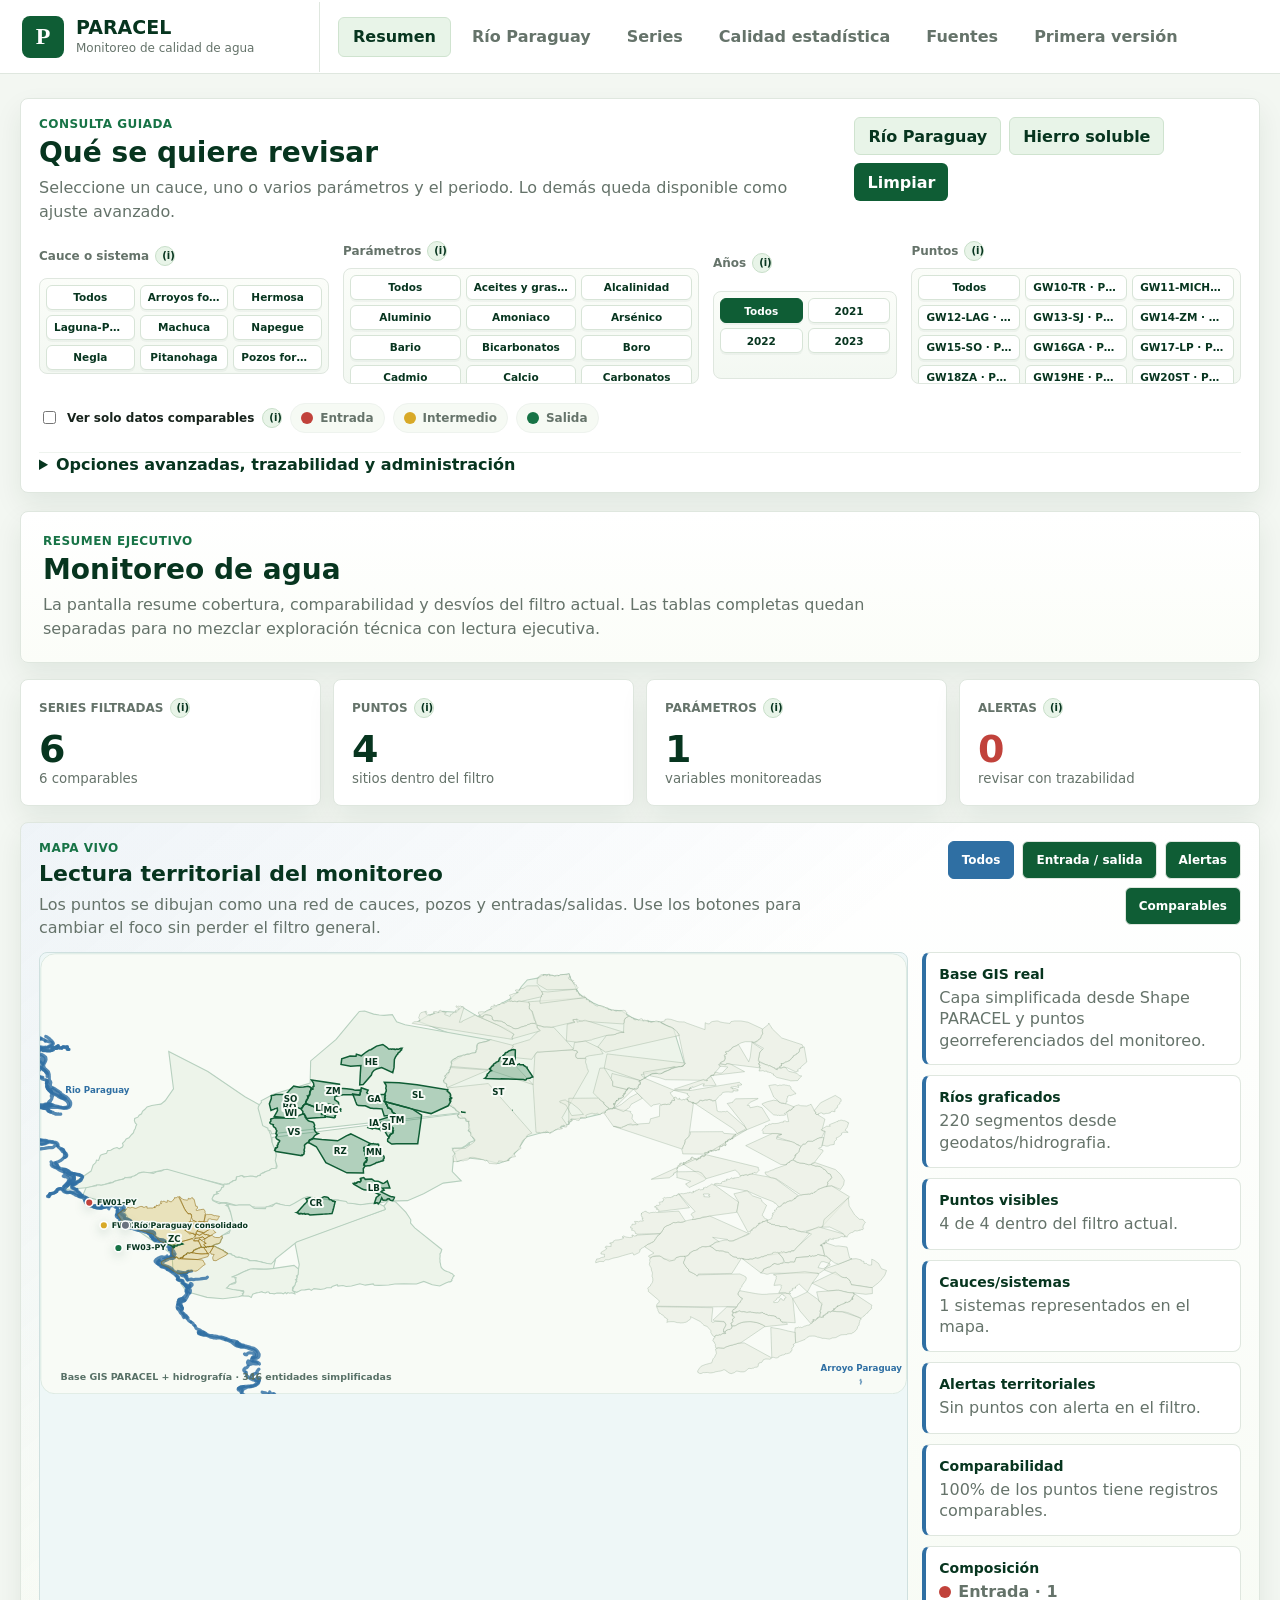
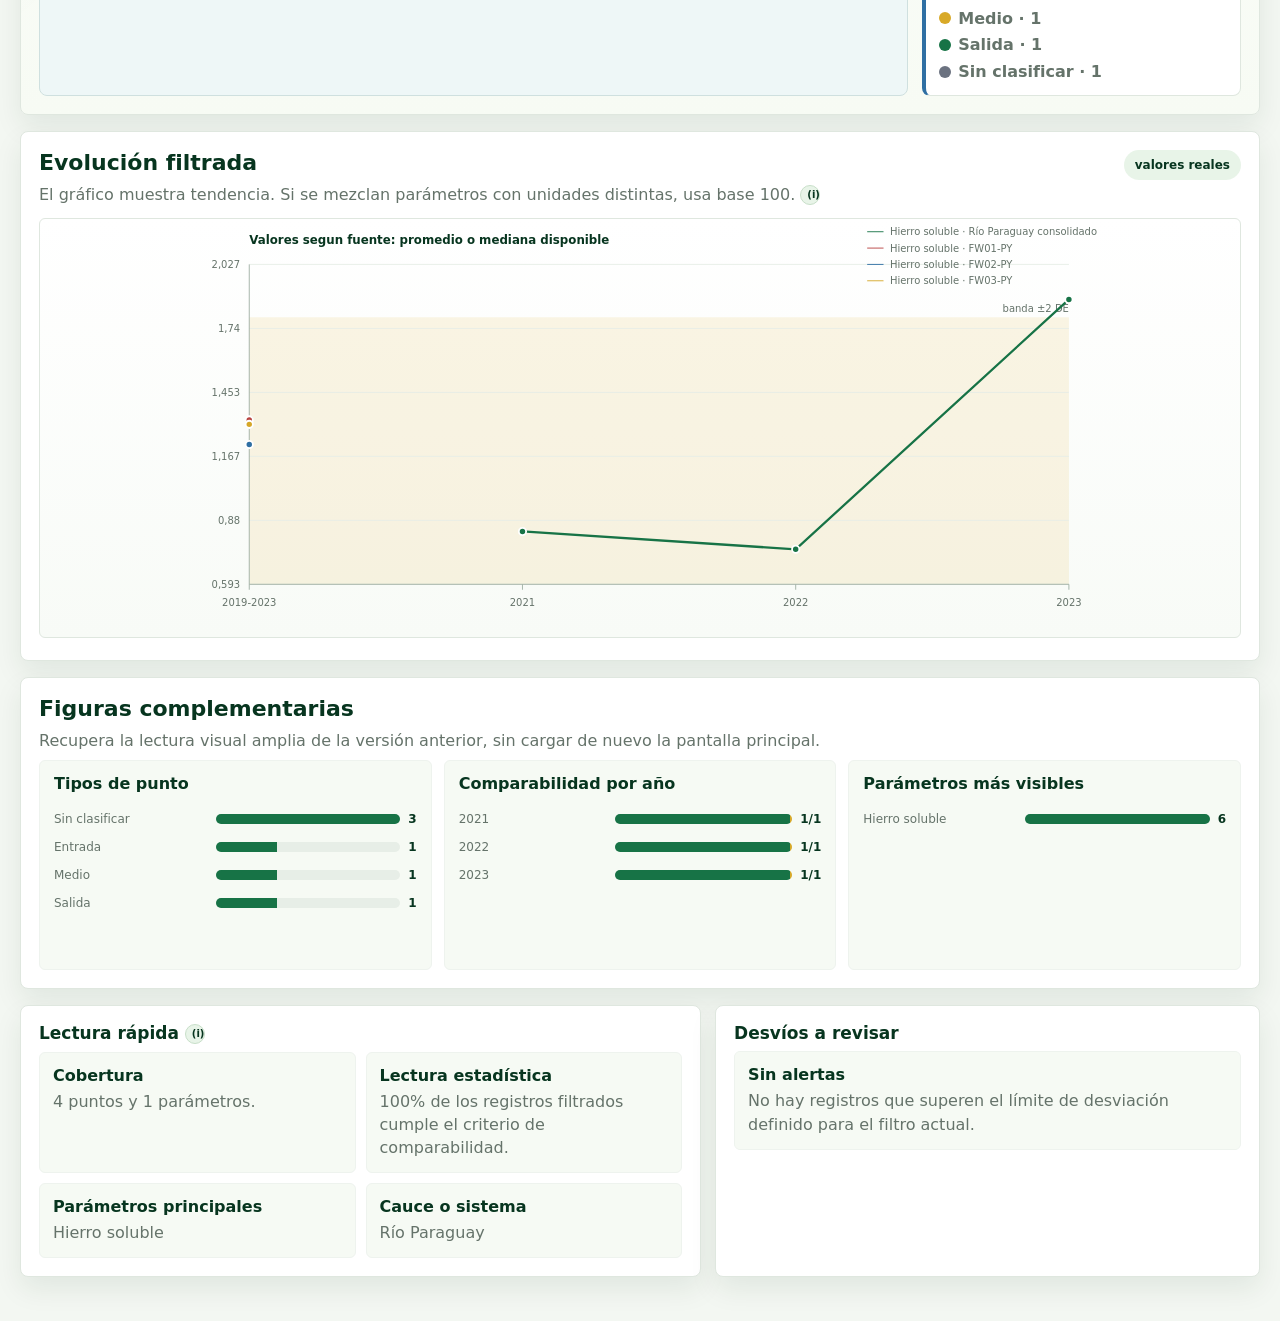
==== app/index.html @ 645f515b "fix: estabilizar mapa y restaurar series" ====
<!doctype html>
<html lang="es">
  <head>
    <meta charset="utf-8" />
    <meta name="viewport" content="width=device-width, initial-scale=1" />
    <title>PARACEL | Monitoreo de Agua</title>
    <link rel="stylesheet" href="./styles.css" />
  </head>
  <body>
    <header class="app-header">
      <div class="brand">
        <div class="leaf-mark" aria-hidden="true">P</div>
        <div>
          <strong>PARACEL</strong>
          <span>Monitoreo de calidad de agua</span>
        </div>
      </div>

      <nav class="tabs" aria-label="Vistas principales">
        <button class="tab is-active" data-view="dashboard">Resumen</button>
        <button class="tab" data-view="rio">Río Paraguay</button>
        <button class="tab" data-view="evolution">Series</button>
        <button class="tab" data-view="compatibility">Calidad estadística</button>
        <button class="tab" data-view="data">Fuentes</button>
        <button class="tab" data-view="legacy">Primera versión</button>
      </nav>
    </header>

    <main>
      <section class="control-deck" aria-label="Filtros principales">
        <div class="control-intro">
          <div>
            <span class="eyebrow">Consulta guiada</span>
            <h1>Qué se quiere revisar</h1>
            <p>Seleccione un cauce, uno o varios parámetros y el periodo. Lo demás queda disponible como ajuste avanzado.</p>
          </div>
          <div class="control-actions">
            <button id="quickRio" class="ghost">Río Paraguay</button>
            <button id="quickIron" class="ghost">Hierro soluble</button>
            <button id="clearFilters">Limpiar</button>
          </div>
        </div>

        <div class="primary-filters">
          <label>
            <span>Cauce o sistema <button class="info" data-note="waterBodyFilterNote">(i)</button></span>
            <div id="waterBodyChoices" class="choice-board compact" aria-label="Elegir cauce o sistema"></div>
            <select id="waterBodyFilter" class="native-select"></select>
          </label>
          <label>
            <span>Parámetros <button class="info" data-note="parameterFilterNote">(i)</button></span>
            <div id="parameterChoices" class="choice-board scroll" aria-label="Elegir parámetros"></div>
            <select id="parameterFilter" class="native-select" multiple size="4"></select>
          </label>
          <label>
            <span>Años <button class="info" data-note="yearFilterNote">(i)</button></span>
            <div id="yearChoices" class="choice-board mini" aria-label="Elegir años"></div>
            <select id="yearFilter" class="native-select" multiple size="4"></select>
          </label>
          <label>
            <span>Puntos <button class="info" data-note="pointFilterNote">(i)</button></span>
            <div id="pointChoices" class="choice-board scroll" aria-label="Elegir puntos"></div>
            <select id="pointFilter" class="native-select" multiple size="4"></select>
          </label>
        </div>

        <div class="simple-switches">
          <label class="toggle">
            <input id="comparableOnly" type="checkbox" />
            Ver solo datos comparables
            <button class="info" data-note="comparable">(i)</button>
          </label>
          <span class="legend-pill"><i class="legend-dot entrada"></i>Entrada</span>
          <span class="legend-pill"><i class="legend-dot medio"></i>Intermedio</span>
          <span class="legend-pill"><i class="legend-dot salida"></i>Salida</span>
        </div>

        <details class="advanced-box">
          <summary>Opciones avanzadas, trazabilidad y administración</summary>
          <div class="advanced-grid">
            <label>
              <span>Componente <button class="info" data-note="componentFilterNote">(i)</button></span>
              <div id="componentChoices" class="choice-board mini" aria-label="Elegir componente"></div>
              <select id="componentFilter" class="native-select"></select>
            </label>
            <label>
              <span>Medio <button class="info" data-note="mediumFilterNote">(i)</button></span>
              <div id="mediumChoices" class="choice-board mini" aria-label="Elegir medio"></div>
              <select id="mediumFilter" class="native-select"></select>
            </label>
            <label>
              <span>Tipo de punto <button class="info" data-note="pointTypeFilterNote">(i)</button></span>
              <div id="pointTypeChoices" class="choice-board mini" aria-label="Elegir tipo de punto"></div>
              <select id="pointTypeFilter" class="native-select"></select>
            </label>
            <label>
              <span>Lectura <button class="info" data-note="approachFilterNote">(i)</button></span>
              <div id="approachChoices" class="choice-board mini" aria-label="Elegir enfoque de análisis"></div>
              <select id="approachFilter" class="native-select" multiple size="3"></select>
            </label>
            <label>
              <span>Entrada / salida <button class="info" data-note="flowFilterNote">(i)</button></span>
              <div id="flowChoices" class="choice-board mini" aria-label="Elegir entrada o salida"></div>
              <select id="flowFilter" class="native-select"></select>
            </label>
            <label>
              <span>Alerta por desvío <button class="info" data-note="deviationLimitNote">(i)</button></span>
              <input id="deviationLimit" type="range" min="1" max="4" step="0.5" value="2" />
              <span id="deviationLabel">±2 DE</span>
            </label>
          </div>

          <div class="advanced-actions">
            <button id="sideCampaign" class="ghost">Por campaña</button>
            <button id="sideTime" class="ghost">En el tiempo</button>
            <button id="sideProgram" class="ghost">Evolución del programa</button>
            <button id="exportFilteredCsv">Exportar CSV</button>
            <button id="exportDatasetJson">Exportar JSON</button>
            <button class="tab utility-tab" data-view="guide">Ayuda de lectura</button>
            <button class="tab utility-tab" data-view="edit">Ajustar metadatos</button>
          </div>
        </details>
      </section>

      <section id="notePanel" class="note-panel" hidden>
        <button id="closeNote" aria-label="Cerrar nota">×</button>
        <strong id="noteTitle"></strong>
        <p id="noteText"></p>
      </section>

      <div class="view-stack">
        <section class="view is-active" id="dashboard">
          <div class="context-card">
            <span class="eyebrow">Resumen ejecutivo</span>
            <h1>Monitoreo de agua</h1>
            <p>La pantalla resume cobertura, comparabilidad y desvíos del filtro actual. Las tablas completas quedan separadas para no mezclar exploración técnica con lectura ejecutiva.</p>
          </div>

          <div class="metric-grid">
            <article class="metric">
              <span>Series filtradas <button class="info" data-note="series">(i)</button></span>
              <strong id="metricSeries">0</strong>
              <small id="metricSeriesSub">comparables</small>
            </article>
            <article class="metric">
              <span>Puntos <button class="info" data-note="points">(i)</button></span>
              <strong id="metricPoints">0</strong>
              <small>sitios dentro del filtro</small>
            </article>
            <article class="metric">
              <span>Parámetros <button class="info" data-note="parameters">(i)</button></span>
              <strong id="metricParams">0</strong>
              <small>variables monitoreadas</small>
            </article>
            <article class="metric warning">
              <span>Alertas <button class="info" data-note="deviation">(i)</button></span>
              <strong id="metricAlerts">0</strong>
              <small>revisar con trazabilidad</small>
            </article>
          </div>

          <section class="panel map-panel">
            <div class="panel-head">
              <div>
                <span class="eyebrow">Mapa vivo</span>
                <h1>Lectura territorial del monitoreo</h1>
                <p>Los puntos se dibujan como una red de cauces, pozos y entradas/salidas. Use los botones para cambiar el foco sin perder el filtro general.</p>
              </div>
              <div class="map-modes" aria-label="Modo del mapa">
                <button class="is-active" data-map-mode="all">Todos</button>
                <button data-map-mode="flow">Entrada / salida</button>
                <button data-map-mode="alerts">Alertas</button>
                <button data-map-mode="comparable">Comparables</button>
              </div>
            </div>
            <div class="live-map-layout">
              <div id="liveMap" class="live-map" role="img" aria-label="Mapa vivo de puntos filtrados"></div>
              <div id="mapStory" class="map-story"></div>
            </div>
          </section>

          <section class="panel chart-panel">
            <div class="panel-head">
              <div>
                <h1>Evolución filtrada</h1>
                <p>El gráfico muestra tendencia. Si se mezclan parámetros con unidades distintas, usa base 100. <button class="info" data-note="chart">(i)</button></p>
              </div>
              <div id="chartMode" class="badge">modo</div>
            </div>
            <svg id="trendChart" role="img" aria-label="Gráfico de evolución"></svg>
          </section>

          <section class="panel recovered-panel">
            <div class="panel-head compact-head">
              <div>
                <h1>Figuras complementarias</h1>
                <p>Recupera la lectura visual amplia de la versión anterior, sin cargar de nuevo la pantalla principal.</p>
              </div>
            </div>
            <div class="figure-grid">
              <article class="figure-card">
                <h2>Tipos de punto</h2>
                <div id="pointTypeFigure"></div>
              </article>
              <article class="figure-card">
                <h2>Comparabilidad por año</h2>
                <div id="yearFigure"></div>
              </article>
              <article class="figure-card">
                <h2>Parámetros más visibles</h2>
                <div id="parameterFigure"></div>
              </article>
            </div>
          </section>

          <div class="insight-grid">
            <section class="panel">
              <div class="panel-head compact-head">
                <h2>Lectura rápida <button class="info" data-note="reading">(i)</button></h2>
              </div>
              <div id="readingSummary" class="reading-summary"></div>
            </section>
            <section class="panel">
              <div class="panel-head compact-head">
                <h2>Desvíos a revisar</h2>
              </div>
              <div id="alertList" class="alert-list"></div>
            </section>
          </div>
        </section>

        <section class="view" id="rio">
          <div class="context-card">
            <span class="eyebrow">Vista focalizada</span>
            <h1>Río Paraguay</h1>
            <p>Concentra los puntos FW01-PY, FW02-PY y FW03-PY, sus fuentes y la clasificación entrada, intermedio y salida.</p>
            <button id="forceRioView">Aplicar filtro Río Paraguay</button>
          </div>
          <div class="rio-kpis" id="rioKpis"></div>
          <details class="panel source-details">
            <summary>Ver libros y hojas usados</summary>
            <div id="rioSourceCards" class="source-grid"></div>
          </details>
          <section class="panel">
            <div class="panel-head">
              <div>
                <h1>Datos del Río Paraguay</h1>
                <p>Tabla resumida del filtro actual. <button class="info" data-note="rio">(i)</button></p>
              </div>
            </div>
            <div class="table-wrap">
              <table id="rioTable"></table>
            </div>
          </section>
          <details class="panel detail-block">
            <summary>Ver tabla técnica completa recuperada</summary>
            <div class="table-wrap">
              <table id="rioDetailTable"></table>
            </div>
          </details>
        </section>

        <section class="view" id="evolution">
          <section class="panel chart-panel">
            <div class="panel-head compact-head">
              <div>
                <span class="eyebrow">Evolución visual</span>
                <h1>Series filtradas</h1>
                <p>La figura responde al mismo filtro global de cauce, punto, parámetro, año y entrada/salida. <button class="info" data-note="series">(i)</button></p>
              </div>
              <div id="seriesChartMode" class="badge">modo</div>
            </div>
            <svg id="seriesTrendChart" role="img" aria-label="Gráfico de series filtradas"></svg>
          </section>
          <section class="panel">
            <div class="panel-head">
              <div>
                <h1>Series y variación</h1>
                <p>Use esta matriz cuando necesite revisar valores, bases y diferencias con más detalle. <button class="info" data-note="matrix">(i)</button></p>
              </div>
            </div>
            <div class="table-wrap">
              <table id="evolutionTable"></table>
            </div>
          </section>
          <details class="panel detail-block">
            <summary>Ver matriz técnica completa recuperada</summary>
            <div class="table-wrap">
              <table id="evolutionDetailTable"></table>
            </div>
          </details>
        </section>

        <section class="view" id="compatibility">
          <div class="qa-grid">
            <section class="panel">
              <h1>Compatibilidad de puntos <button class="info" data-note="compatibility">(i)</button></h1>
              <p>Indica qué puntos tienen datos suficientes para comparar sin sobrerrepresentar muestras pequeñas.</p>
              <div class="table-wrap">
                <table id="pointCompatibilityTable"></table>
              </div>
              <details class="detail-block nested">
                <summary>Ver compatibilidad completa con color y metadatos</summary>
                <div class="table-wrap">
                  <table id="pointCompatibilityDetailTable"></table>
                </div>
              </details>
            </section>
            <section class="panel">
              <h1>Pruebas estadísticas <button class="info" data-note="statistics">(i)</button></h1>
              <div id="statSummary" class="stat-summary"></div>
              <div class="table-wrap compact">
                <table id="statTestsTable"></table>
              </div>
            </section>
          </div>
        </section>

        <section class="view" id="data">
          <section class="panel">
            <div class="panel-head">
              <div>
                <h1>Fuentes y trazabilidad</h1>
                <p>Cada fila conserva archivo, hoja y fila de origen cuando fue posible. <button class="info" data-note="source">(i)</button></p>
              </div>
            </div>
            <div class="table-wrap">
              <table id="dataTable"></table>
            </div>
            <details class="detail-block nested">
              <summary>Ver trazabilidad completa recuperada</summary>
              <div class="table-wrap">
                <table id="dataDetailTable"></table>
              </div>
            </details>
          </section>
        </section>

        <section class="view" id="legacy">
          <div class="context-card">
            <span class="eyebrow">Recuperado de la primera versión</span>
            <h1>Tablero original de cumplimiento</h1>
            <p>Esta vista recupera las figuras y tablas iniciales del repositorio: campañas 2021-2025, subcuencas, parámetros con incumplimientos, puntos de monitoreo y mapa operativo.</p>
          </div>

          <div class="metric-grid">
            <article class="metric">
              <span>Registros base</span>
              <strong id="legacyTotal">0</strong>
              <small>desde data.json</small>
            </article>
            <article class="metric">
              <span>Puntos</span>
              <strong id="legacyPoints">0</strong>
              <small>activos/históricos</small>
            </article>
            <article class="metric">
              <span>Cumplimiento</span>
              <strong id="legacyPct">0%</strong>
              <small>promedio ponderado</small>
            </article>
            <article class="metric">
              <span>Campañas</span>
              <strong id="legacyCampaigns">10</strong>
              <small>2021-2025</small>
            </article>
          </div>

          <div class="legacy-grid">
            <section class="panel legacy-wide">
              <div class="panel-head compact-head">
                <div>
                  <h1>% Cumplimiento por campaña</h1>
                  <p>Figura original reconstruida desde la serie histórica RS/DS.</p>
                </div>
              </div>
              <div id="legacyCumplFigure" class="legacy-chart"></div>
            </section>

            <section class="panel">
              <div class="panel-head compact-head">
                <div>
                  <h1>Cumplimiento por subcuenca</h1>
                  <p>Agregado por DL/FL de los registros legado.</p>
                </div>
              </div>
              <div id="legacySubFigure" class="legacy-chart small"></div>
            </section>

            <section class="panel">
              <div class="panel-head compact-head">
                <div>
                  <h1>Parámetros con mayor incumplimiento</h1>
                  <p>Frecuencia contra límites de la primera versión.</p>
                </div>
              </div>
              <div id="legacyParamFigure" class="legacy-chart"></div>
            </section>

            <section class="panel">
              <div class="panel-head compact-head">
                <div>
                  <h1>Último % cumplimiento por punto</h1>
                  <p>Ranking de puntos con último valor disponible.</p>
                </div>
              </div>
              <div id="legacyPointFigure" class="legacy-chart"></div>
            </section>

            <section class="panel legacy-wide">
              <div class="panel-head compact-head">
                <div>
                  <h1>Mapa de puntos de monitoreo</h1>
                  <p>Reconstrucción estática del mapa inicial con colores por cumplimiento.</p>
                </div>
                <div id="legacyMapChoices" class="choice-board mini legacy-map-choice" aria-label="Filtrar mapa legado"></div>
                <select id="legacyMapFilter" class="native-select" aria-label="Filtrar mapa legado">
                  <option value="all">Todos los puntos</option>
                  <option value="Negla">Negla</option>
                  <option value="Napegue">Napegue</option>
                  <option value="Trementina">Trementina</option>
                  <option value="Hermosa">Hermosa</option>
                  <option value="Zapiquem">Zapiquem</option>
                  <option value="Itasilla">Itasilla</option>
                  <option value="Pitanohaga">Pitanohaga</option>
                  <option value="Aquidaban">Aquidaban</option>
                </select>
              </div>
              <div id="legacyMap" class="legacy-map"></div>
              <div class="legacy-legend">
                <span><i class="ok"></i>≥85% alto</span>
                <span><i class="warn"></i>70-84% medio</span>
                <span><i class="bad"></i>&lt;70% bajo</span>
                <span><i class="none"></i>sin datos</span>
              </div>
            </section>

            <section class="panel legacy-wide">
              <div class="panel-head compact-head">
                <div>
                  <h1>Resumen histórico de campañas</h1>
                  <p>Tabla original de campañas documentadas.</p>
                </div>
              </div>
              <div class="table-wrap">
                <table id="legacyHistoricoTable"></table>
              </div>
            </section>

            <section class="panel legacy-wide">
              <div class="panel-head compact-head">
                <div>
                  <h1>Últimos registros</h1>
                  <p>Tabla equivalente a la primera pantalla de registro.</p>
                </div>
              </div>
              <div class="table-wrap">
                <table id="legacyLastRecords"></table>
              </div>
            </section>
          </div>
        </section>

        <section class="view" id="guide">
          <section class="panel">
            <div class="panel-head">
              <div>
                <h1>Ayuda de lectura</h1>
                <p>Glosario breve para entender métricas, comparabilidad y criterios estadísticos.</p>
              </div>
            </div>
            <div class="guide-grid" id="guideGrid"></div>
          </section>
        </section>

        <section class="view" id="edit">
          <section class="panel">
            <div class="panel-head">
              <div>
                <h1>Ajuste seguro de metadatos</h1>
                <p>Permite ajustar clasificaciones de puntos en esta sesión sin modificar anexos ni Google Sheet. <button class="info" data-note="edit">(i)</button></p>
              </div>
              <div class="control-actions">
                <button id="downloadOverrides">Exportar ajustes</button>
                <button id="resetOverrides" class="ghost">Restaurar</button>
              </div>
            </div>
            <div class="edit-note">
              <strong>No toca la fuente:</strong>
              <span>Los ajustes quedan en el navegador y pueden exportarse como JSON para revisión controlada.</span>
            </div>
            <div class="table-wrap">
              <table id="editTable"></table>
            </div>
          </section>
        </section>
      </div>
    </main>

    <script src="./monitoring_dataset.js"></script>
    <script src="./gis_map.js"></script>
    <script src="./app.js"></script>
  </body>
</html>
---- app/styles.css ----
:root {
  --green-950: #07351f;
  --green-850: #0f5d35;
  --green-700: #177346;
  --leaf: #78b84a;
  --blue: #2f6fa3;
  --red: #c1423b;
  --yellow: #d8a928;
  --ink: #17231c;
  --muted: #65736a;
  --line: #dfe7df;
  --soft-line: #eef3ee;
  --paper: #ffffff;
  --wash: #f6faf4;
  --mint: #e8f4e8;
  --amber-soft: #fff7de;
  --shadow: 0 12px 28px rgba(7, 53, 31, 0.08);
}

* {
  box-sizing: border-box;
}

body {
  margin: 0;
  color: var(--ink);
  background: #f3f7f2;
  font-family:
    Inter, ui-sans-serif, system-ui, -apple-system, BlinkMacSystemFont, "Segoe UI", sans-serif;
  letter-spacing: 0;
}

button,
select,
input {
  font: inherit;
}

button {
  border: 0;
  cursor: pointer;
}

.app-header {
  position: sticky;
  top: 0;
  z-index: 20;
  display: grid;
  grid-template-columns: minmax(230px, 320px) minmax(0, 1fr);
  align-items: center;
  min-height: 74px;
  background: rgba(255, 255, 255, 0.96);
  border-bottom: 1px solid var(--line);
  backdrop-filter: blur(12px);
}

.brand {
  display: flex;
  align-items: center;
  gap: 12px;
  padding: 14px 22px;
  border-right: 1px solid var(--line);
}

.brand strong {
  display: block;
  color: var(--green-950);
  font-size: 19px;
  line-height: 1;
}

.brand span {
  display: block;
  margin-top: 4px;
  color: var(--muted);
  font-size: 12px;
}

.leaf-mark {
  display: grid;
  place-items: center;
  width: 42px;
  height: 42px;
  color: #fff;
  background: var(--green-850);
  border-radius: 8px;
  font-family: Georgia, serif;
  font-size: 24px;
  font-weight: 700;
}

.tabs {
  display: flex;
  align-items: center;
  gap: 6px;
  min-width: 0;
  overflow-x: auto;
  padding: 12px 18px;
}

.tab {
  min-height: 40px;
  padding: 0 14px;
  color: var(--muted);
  background: transparent;
  border: 1px solid transparent;
  border-radius: 6px;
  font-weight: 800;
  white-space: nowrap;
}

.tab:hover,
.tab.is-active {
  color: var(--green-950);
  background: var(--mint);
  border-color: #cfe3cf;
}

.utility-tab {
  color: var(--green-950);
  background: #fff;
  border-color: var(--line);
}

main {
  width: min(1380px, calc(100% - 40px));
  margin: 24px auto 44px;
}

.control-deck,
.context-card,
.panel,
.metric {
  background: var(--paper);
  border: 1px solid var(--line);
  border-radius: 8px;
  box-shadow: var(--shadow);
}

.control-deck {
  display: grid;
  gap: 18px;
  padding: 18px;
}

body[data-view="legacy"] .control-deck {
  display: none;
}

.control-intro,
.panel-head {
  display: flex;
  align-items: flex-start;
  justify-content: space-between;
  gap: 18px;
}

.control-intro h1,
.context-card h1,
.panel-head h1,
.panel h1,
.panel h2 {
  margin: 0;
  color: var(--green-950);
  line-height: 1.16;
}

.control-intro h1,
.context-card h1 {
  font-size: 28px;
}

.panel h1,
.panel-head h1 {
  font-size: 22px;
}

.panel h2 {
  font-size: 17px;
}

.control-intro p,
.context-card p,
.panel p {
  max-width: 850px;
  margin: 7px 0 0;
  color: var(--muted);
  line-height: 1.45;
}

.eyebrow {
  display: block;
  margin-bottom: 6px;
  color: var(--green-700);
  font-size: 12px;
  font-weight: 900;
  letter-spacing: 0.04em;
  text-transform: uppercase;
}

.control-actions,
.advanced-actions,
.simple-switches {
  display: flex;
  flex-wrap: wrap;
  align-items: center;
  gap: 8px;
}

.control-actions button,
.advanced-actions button,
.panel-head button:not(.info),
#forceRioView,
#downloadOverrides {
  min-height: 38px;
  padding: 0 13px;
  color: #fff;
  background: var(--green-850);
  border-radius: 6px;
  font-weight: 800;
}

button.ghost,
.advanced-actions .ghost,
.control-actions .ghost {
  color: var(--green-950);
  background: var(--mint);
  border: 1px solid #cfe3cf;
}

.primary-filters {
  display: grid;
  grid-template-columns: 1.1fr 1.35fr 0.7fr 1.25fr;
  gap: 14px;
}

.advanced-grid {
  display: grid;
  grid-template-columns: repeat(6, minmax(140px, 1fr));
  gap: 12px;
  margin-top: 14px;
}

label {
  display: grid;
  gap: 7px;
  min-width: 0;
  color: var(--muted);
  font-size: 12px;
  font-weight: 800;
}

label > span {
  display: flex;
  align-items: center;
  gap: 6px;
}

select,
input[type="range"] {
  width: 100%;
}

select {
  min-height: 42px;
  padding: 8px 10px;
  color: var(--ink);
  background: #fbfdf9;
  border: 1px solid var(--line);
  border-radius: 6px;
}

select:not([multiple]) {
  height: 42px;
}

select[multiple] {
  min-height: 112px;
  padding: 7px;
}

option {
  padding: 5px;
}

.native-select {
  position: absolute;
  width: 1px;
  height: 1px;
  opacity: 0;
  pointer-events: none;
}

.choice-board {
  display: grid;
  grid-template-columns: repeat(auto-fill, minmax(86px, 1fr));
  gap: 5px;
  align-content: flex-start;
  min-height: 38px;
  padding: 6px;
  overflow: auto;
  background: linear-gradient(180deg, #fbfdf9 0, #f3f8f2 100%);
  border: 1px solid var(--line);
  border-radius: 8px;
}

.choice-board.compact {
  max-height: 96px;
}

.choice-board.scroll {
  max-height: 116px;
}

.choice-board.mini {
  grid-template-columns: repeat(auto-fill, minmax(72px, 1fr));
  max-height: 88px;
}

.choice-pill {
  min-height: 25px;
  padding: 0 7px;
  overflow: hidden;
  color: var(--green-950);
  text-overflow: ellipsis;
  white-space: nowrap;
  background: #fff;
  border: 1px solid #d7e4d7;
  border-radius: 6px;
  box-shadow: 0 2px 0 rgba(7, 53, 31, 0.04);
  font-size: 10.5px;
  font-weight: 900;
}

.choice-pill:hover,
.choice-pill.is-active {
  color: #fff;
  background: var(--green-850);
  border-color: var(--green-850);
}

.choice-pill.is-active:nth-child(3n) {
  background: var(--blue);
  border-color: var(--blue);
}

.choice-pill.is-active:nth-child(4n) {
  color: #3e3000;
  background: var(--yellow);
  border-color: var(--yellow);
}

.toggle {
  display: flex;
  align-items: center;
  gap: 8px;
  width: auto;
  min-height: 32px;
  color: var(--ink);
}

.legend-pill {
  display: inline-flex;
  align-items: center;
  gap: 7px;
  min-height: 30px;
  padding: 0 10px;
  color: var(--muted);
  background: var(--wash);
  border: 1px solid var(--soft-line);
  border-radius: 999px;
  font-size: 12px;
  font-weight: 800;
}

.legend-dot {
  width: 12px;
  height: 12px;
  border-radius: 999px;
}

.legend-dot.entrada {
  background: var(--red);
}

.legend-dot.medio {
  background: var(--yellow);
}

.legend-dot.salida {
  background: var(--green-700);
}

.advanced-box {
  padding-top: 2px;
  border-top: 1px solid var(--soft-line);
}

.advanced-box summary,
.source-details summary {
  color: var(--green-950);
  font-weight: 900;
  cursor: pointer;
}

.advanced-actions {
  margin-top: 14px;
}

.info {
  display: inline-grid;
  place-items: center;
  flex: 0 0 auto;
  width: 20px;
  height: 20px;
  color: var(--green-950);
  background: var(--mint);
  border: 1px solid #c8dfc9;
  border-radius: 50%;
  font-size: 10px;
  font-weight: 900;
  vertical-align: middle;
}

.inline-note {
  width: 18px;
  height: 18px;
  font-size: 10px;
}

.note-panel {
  position: fixed;
  top: 92px;
  right: 24px;
  z-index: 30;
  width: min(440px, calc(100vw - 32px));
  padding: 18px;
  background: #fff;
  border: 1px solid var(--line);
  border-radius: 8px;
  box-shadow: 0 22px 60px rgba(7, 53, 31, 0.22);
}

.note-panel button {
  position: absolute;
  top: 8px;
  right: 10px;
  color: var(--muted);
  background: transparent;
  font-size: 24px;
}

.note-panel strong {
  display: block;
  margin-right: 24px;
  color: var(--green-950);
}

.note-panel p {
  margin: 8px 0 0;
  color: var(--muted);
  line-height: 1.48;
}

.view-stack {
  margin-top: 18px;
}

.view {
  display: none;
}

.view.is-active {
  display: grid;
  gap: 16px;
}

.context-card {
  padding: 22px;
  background: linear-gradient(180deg, #ffffff 0, #fbfdf8 100%);
}

.metric-grid {
  display: grid;
  grid-template-columns: repeat(4, minmax(0, 1fr));
  gap: 12px;
}

.metric {
  min-height: 114px;
  padding: 18px;
}

.metric span,
.metric small {
  color: var(--muted);
}

.metric span {
  display: flex;
  align-items: center;
  gap: 6px;
  font-size: 12px;
  font-weight: 900;
  text-transform: uppercase;
}

.metric strong {
  display: block;
  margin-top: 12px;
  color: var(--green-950);
  font-size: 38px;
  line-height: 1;
}

.metric.warning strong {
  color: var(--red);
}

.panel {
  padding: 18px;
}

.compact-head {
  margin-bottom: 8px;
}

.badge {
  display: inline-flex;
  align-items: center;
  min-height: 30px;
  padding: 0 11px;
  color: var(--green-950);
  background: var(--mint);
  border-radius: 999px;
  font-size: 12px;
  font-weight: 900;
  white-space: nowrap;
}

#trendChart,
#seriesTrendChart {
  width: 100%;
  height: 420px;
  margin-top: 12px;
  border: 1px solid var(--line);
  border-radius: 6px;
  background: linear-gradient(180deg, #fff 0, #f8fbf7 100%);
}

.map-panel {
  overflow: hidden;
  background:
    linear-gradient(140deg, rgba(47, 111, 163, 0.08), transparent 42%),
    linear-gradient(180deg, #ffffff 0, #f7fbf4 100%);
}

.map-modes {
  display: flex;
  flex-wrap: wrap;
  gap: 8px;
  justify-content: flex-end;
}

.map-modes button {
  min-height: 34px;
  padding: 0 11px;
  color: var(--green-950);
  background: #fff;
  border: 1px solid var(--line);
  border-radius: 999px;
  font-size: 12px;
  font-weight: 900;
}

.map-modes button.is-active {
  color: #fff;
  background: var(--blue);
  border-color: var(--blue);
}

.live-map-layout {
  display: grid;
  grid-template-columns: minmax(0, 1.5fr) minmax(260px, 0.55fr);
  gap: 14px;
  margin-top: 12px;
}

.live-map {
  position: relative;
  min-height: 430px;
  overflow: hidden;
  border: 1px solid #cfe0df;
  border-radius: 8px;
  background: #eef7f7;
}

.live-map svg {
  display: block;
  width: 100%;
  height: auto;
}

.live-map-bg {
  fill: #f6fbf8;
  stroke: #d9e8e3;
}

.map-land {
  fill: #e8f4e8;
  stroke: #d1e2d1;
  stroke-width: 2;
}

.map-river {
  fill: none;
  stroke-linecap: round;
}

.map-river.main {
  stroke: url(#riverGradient);
  stroke-width: 28;
  opacity: 0.82;
}

.map-river.secondary {
  stroke: #a9d5e2;
  stroke-width: 13;
  opacity: 0.72;
}

.map-water-label {
  fill: var(--blue);
  font-size: 16px;
  font-weight: 900;
  paint-order: stroke;
  stroke: #f6fbf8;
  stroke-width: 5px;
}

.live-point circle {
  stroke: #fff;
  stroke-width: 2px;
  filter: drop-shadow(0 4px 7px rgba(7, 53, 31, 0.2));
}

.live-point.alert circle {
  stroke: #681c18;
  stroke-width: 3px;
}

.live-point text {
  fill: var(--green-950);
  font-size: 10.5px;
  font-weight: 900;
  paint-order: stroke;
  stroke: #f6fbf8;
  stroke-linejoin: round;
  stroke-width: 4px;
  pointer-events: none;
}

.live-point {
  cursor: pointer;
}

.live-point:hover circle,
.live-point:focus circle {
  stroke: #071e14;
  stroke-width: 3px;
}

.map-hover-card {
  position: absolute;
  z-index: 5;
  width: 250px;
  padding: 12px;
  color: var(--ink);
  background: rgba(255, 255, 255, 0.97);
  border: 1px solid #cfe0df;
  border-left: 4px solid var(--blue);
  border-radius: 8px;
  box-shadow: 0 16px 34px rgba(7, 53, 31, 0.2);
  pointer-events: none;
}

.map-hover-card strong,
.map-hover-card span,
.map-hover-card small {
  display: block;
}

.map-hover-card strong {
  color: var(--green-950);
  font-size: 14px;
}

.map-hover-card span {
  margin-top: 3px;
  color: var(--muted);
  font-size: 12px;
  line-height: 1.25;
}

.map-hover-card dl {
  display: grid;
  grid-template-columns: repeat(2, minmax(0, 1fr));
  gap: 7px;
  margin: 10px 0 0;
}

.map-hover-card div {
  padding: 7px;
  background: var(--wash);
  border: 1px solid var(--soft-line);
  border-radius: 6px;
}

.map-hover-card dt,
.map-hover-card dd {
  margin: 0;
}

.map-hover-card dt {
  color: var(--muted);
  font-size: 10px;
  font-weight: 900;
  text-transform: uppercase;
}

.map-hover-card dd {
  color: var(--green-950);
  font-size: 15px;
  font-weight: 900;
}

.map-hover-card small {
  margin-top: 8px;
  color: var(--muted);
  font-size: 11px;
  line-height: 1.3;
}

.map-story {
  display: grid;
  gap: 10px;
}

.map-story-card {
  min-height: 72px;
  padding: 13px;
  background: #fff;
  border: 1px solid var(--line);
  border-left: 4px solid var(--blue);
  border-radius: 8px;
}

.map-story-card strong {
  display: block;
  color: var(--green-950);
  font-size: 14px;
}

.map-story-card span {
  display: block;
  margin-top: 5px;
  color: var(--muted);
  line-height: 1.35;
}

.flow-card span {
  display: flex;
  align-items: center;
  gap: 7px;
  font-weight: 800;
}

.flow-card i {
  width: 12px;
  height: 12px;
  border-radius: 999px;
}

.gis-bg {
  fill: #f8fbf6;
  stroke: #d6e6dd;
}

.gis-feature {
  vector-effect: non-scaling-stroke;
  pointer-events: none;
}

.gis-districts {
  fill: #edf4ea;
  stroke: #b7d0bf;
  stroke-width: 1.1;
}

.gis-localities_amambay {
  fill: rgba(234, 239, 228, 0.68);
  stroke: rgba(129, 156, 132, 0.45);
  stroke-width: 0.7;
}

.gis-communities {
  fill: rgba(216, 169, 40, 0.24);
  stroke: rgba(142, 105, 13, 0.55);
  stroke-width: 1;
}

.gis-hydrology {
  fill: none;
  stroke: rgba(47, 111, 163, 0.42);
  stroke-linecap: round;
  stroke-linejoin: round;
  stroke-width: 1.2;
}

.gis-stream {
  stroke: rgba(47, 111, 163, 0.68);
  stroke-dasharray: 5 4;
  stroke-width: 1.6;
}

.gis-main-river {
  stroke: rgba(47, 111, 163, 0.82);
  stroke-width: 3.2;
}

.gis-components {
  fill: rgba(23, 115, 70, 0.28);
  stroke: #0f5d35;
  stroke-width: 1.5;
}

.gis-component-label {
  fill: var(--green-950);
  font-size: 11px;
  font-weight: 900;
  text-anchor: middle;
  paint-order: stroke;
  stroke: #f8fbf6;
  stroke-linejoin: round;
  stroke-width: 5px;
  pointer-events: none;
}

.gis-source-label {
  fill: #577066;
  font-size: 12px;
  font-weight: 900;
  pointer-events: none;
}

.gis-water-label {
  fill: #2f6fa3;
  font-size: 11px;
  font-weight: 900;
  paint-order: stroke;
  pointer-events: none;
  stroke: #f8fbf6;
  stroke-linejoin: round;
  stroke-width: 4px;
}

.live-point.real text {
  font-size: 10px;
}

.chart-axis {
  stroke: #9fb0a4;
  stroke-width: 1;
}

.chart-grid {
  stroke: #e7eee7;
  stroke-width: 1;
}

.chart-line {
  fill: none;
  stroke-width: 2.5;
}

.chart-dot {
  stroke: #fff;
  stroke-width: 2;
}

.chart-band {
  fill: rgba(216, 169, 40, 0.12);
}

.chart-label {
  fill: var(--muted);
  font-size: 11px;
}

.chart-title {
  fill: var(--green-950);
  font-size: 13px;
  font-weight: 900;
}

.insight-grid,
.qa-grid {
  display: grid;
  grid-template-columns: minmax(0, 1fr) minmax(360px, 0.8fr);
  gap: 14px;
}

.reading-summary {
  display: grid;
  grid-template-columns: repeat(2, minmax(0, 1fr));
  gap: 10px;
}

.figure-grid {
  display: grid;
  grid-template-columns: repeat(3, minmax(0, 1fr));
  gap: 12px;
}

.legacy-grid {
  display: grid;
  grid-template-columns: repeat(2, minmax(0, 1fr));
  gap: 14px;
}

.legacy-wide {
  grid-column: 1 / -1;
}

.legacy-chart {
  min-height: 230px;
}

.legacy-chart.small {
  min-height: 210px;
}

.legacy-campaign-grid {
  display: grid;
  grid-template-columns: repeat(5, minmax(0, 1fr));
  gap: 10px;
}

.legacy-campaign {
  display: grid;
  gap: 8px;
  min-height: 112px;
  padding: 12px;
  background: var(--wash);
  border: 1px solid var(--soft-line);
  border-radius: 6px;
}

.legacy-campaign span,
.legacy-campaign small {
  color: var(--muted);
  font-size: 12px;
  font-weight: 800;
}

.legacy-campaign strong {
  color: var(--green-950);
  font-size: 24px;
}

.legacy-map {
  width: 100%;
  min-height: 440px;
  overflow: hidden;
  border: 1px solid var(--line);
  border-radius: 6px;
  background: #f8fbf7;
}

.legacy-map svg {
  display: block;
  width: 100%;
  height: auto;
}

.legacy-map-bg {
  fill: #f4faf2;
  stroke: #dfe7df;
}

.legacy-map-point text {
  fill: var(--green-950);
  font-size: 13px;
  font-weight: 800;
  paint-order: stroke;
  stroke: #f4faf2;
  stroke-linejoin: round;
  stroke-width: 4px;
}

.legacy-legend {
  display: flex;
  flex-wrap: wrap;
  gap: 12px;
  margin-top: 10px;
  color: var(--muted);
  font-size: 12px;
  font-weight: 800;
}

.legacy-legend span {
  display: inline-flex;
  align-items: center;
  gap: 6px;
}

.legacy-legend i {
  width: 12px;
  height: 12px;
  border-radius: 999px;
}

.legacy-legend .ok {
  background: var(--green-700);
}

.legacy-legend .warn {
  background: var(--yellow);
}

.legacy-legend .bad {
  background: var(--red);
}

.legacy-legend .none {
  background: #6b7280;
}

.figure-card {
  min-height: 210px;
  padding: 14px;
  background: var(--wash);
  border: 1px solid var(--soft-line);
  border-radius: 6px;
}

.figure-card h2 {
  margin: 0 0 12px;
  color: var(--green-950);
  font-size: 16px;
}

.bar-row,
.stack-row {
  display: grid;
  grid-template-columns: minmax(90px, 1fr) minmax(90px, 1.2fr) auto;
  gap: 8px;
  align-items: center;
  min-height: 28px;
  color: var(--muted);
  font-size: 12px;
}

.bar-row small {
  display: none;
}

.bar-track,
.stack-track {
  display: flex;
  height: 10px;
  overflow: hidden;
  background: #e7eee7;
  border-radius: 999px;
}

.bar-track i,
.stack-track i {
  display: block;
  min-width: 2px;
  height: 100%;
}

.bar-track i,
.stack-track .ok,
.bar-track.ok i {
  background: var(--green-700);
}

.stack-track .ref,
.bar-track.warn i {
  background: var(--yellow);
}

.bar-track.bad i {
  background: var(--red);
}

.bar-track.none i {
  background: #6b7280;
}

.legacy-bar {
  grid-template-columns: minmax(130px, 1.1fr) minmax(120px, 1.4fr) auto;
}

.bar-row strong,
.stack-row strong {
  color: var(--green-950);
  font-size: 12px;
}

.empty-figure {
  padding: 14px;
  color: var(--muted);
  background: #fff;
  border: 1px dashed var(--line);
  border-radius: 6px;
}

.detail-block {
  margin-top: 14px;
}

.detail-block.nested {
  padding-top: 12px;
  border-top: 1px solid var(--soft-line);
}

.detail-block summary {
  margin-bottom: 12px;
  color: var(--green-950);
  font-weight: 900;
  cursor: pointer;
}

.reading-card,
.guide-card,
.edit-note {
  padding: 13px;
  background: var(--wash);
  border: 1px solid var(--soft-line);
  border-radius: 6px;
}

.reading-card strong,
.guide-card strong {
  display: block;
  color: var(--green-950);
}

.reading-card span,
.guide-card p,
.edit-note span {
  display: block;
  margin-top: 5px;
  color: var(--muted);
  line-height: 1.45;
}

.alert-list {
  display: grid;
  gap: 8px;
  max-height: 320px;
  overflow: auto;
}

.alert-item {
  padding: 11px;
  background: #fff7f5;
  border-left: 4px solid var(--red);
  border-radius: 4px;
  font-size: 13px;
}

.alert-item small {
  display: block;
  margin-top: 4px;
  color: var(--muted);
}

.table-wrap {
  width: 100%;
  max-height: 68vh;
  overflow: auto;
  border: 1px solid var(--line);
  border-radius: 6px;
}

.table-wrap.compact {
  max-height: 420px;
}

table {
  width: 100%;
  border-collapse: collapse;
  background: #fff;
}

th,
td {
  padding: 10px 11px;
  border-bottom: 1px solid #eef2ee;
  text-align: left;
  vertical-align: top;
  font-size: 13px;
}

th {
  position: sticky;
  top: 0;
  z-index: 1;
  color: #fff;
  background: var(--green-850);
  font-size: 12px;
  text-transform: uppercase;
}

tr:hover td {
  background: #f8fbf6;
}

.chip {
  display: inline-flex;
  align-items: center;
  min-height: 24px;
  padding: 0 8px;
  border-radius: 999px;
  color: #fff;
  font-size: 12px;
  font-weight: 900;
}

.chip.Entrada {
  background: var(--red);
}

.chip.Medio {
  color: #4d3900;
  background: var(--yellow);
}

.chip.Salida {
  background: var(--green-700);
}

.chip.Pozo {
  background: var(--blue);
}

.chip.Neutral {
  color: var(--ink);
  background: #e7ece7;
}

.color-swatch {
  display: inline-block;
  width: 14px;
  height: 14px;
  margin-right: 6px;
  border: 1px solid var(--line);
  border-radius: 3px;
  vertical-align: -2px;
}

.stat-summary,
.rio-kpis {
  display: grid;
  grid-template-columns: repeat(3, minmax(0, 1fr));
  gap: 10px;
  margin: 12px 0;
}

.stat-summary div,
.rio-kpis div {
  padding: 14px;
  background: var(--wash);
  border: 1px solid var(--soft-line);
  border-radius: 6px;
}

.stat-summary strong,
.rio-kpis strong {
  display: block;
  color: var(--green-950);
  font-size: 28px;
}

.stat-summary span,
.rio-kpis span {
  display: block;
  margin-top: 4px;
  color: var(--muted);
}

.source-details {
  box-shadow: none;
}

.source-grid {
  display: grid;
  grid-template-columns: repeat(2, minmax(0, 1fr));
  gap: 10px;
  margin-top: 12px;
}

.source-card {
  padding: 12px;
  background: var(--wash);
  border: 1px solid var(--soft-line);
  border-radius: 6px;
}

.source-card strong {
  display: block;
  color: var(--green-950);
}

.source-card span {
  display: block;
  margin-top: 4px;
  color: var(--muted);
  line-height: 1.35;
  overflow-wrap: anywhere;
}

.guide-grid {
  display: grid;
  grid-template-columns: repeat(3, minmax(0, 1fr));
  gap: 12px;
}

.edit-note {
  margin-bottom: 12px;
}

.edit-note strong {
  color: var(--green-950);
}

.edit-type-group {
  display: flex;
  flex-wrap: wrap;
  gap: 5px;
  min-width: 280px;
}

.edit-type {
  min-height: 28px;
  padding: 0 8px;
  color: var(--green-950);
  background: #fff;
  border: 1px solid var(--line);
  border-radius: 999px;
  font-size: 11px;
  font-weight: 900;
}

.edit-type.is-active {
  color: #fff;
  background: var(--green-850);
  border-color: var(--green-850);
}

.source {
  color: var(--green-950);
  font-family: ui-monospace, "Cascadia Mono", Consolas, monospace;
  font-size: 12px;
}

@media (max-width: 1120px) {
  .app-header,
  .primary-filters,
  .advanced-grid,
  .metric-grid,
  .insight-grid,
  .qa-grid,
  .figure-grid,
  .legacy-grid,
  .legacy-campaign-grid,
  .live-map-layout,
  .guide-grid,
  .source-grid,
  .rio-kpis,
  .reading-summary {
    grid-template-columns: 1fr;
  }

  .brand {
    border-right: 0;
    border-bottom: 1px solid var(--line);
  }

  .control-intro,
  .panel-head {
    display: grid;
  }
}

@media (max-width: 720px) {
  main {
    width: calc(100% - 18px);
    margin-top: 10px;
  }

  .control-deck,
  .context-card,
  .panel,
  .metric {
    padding: 14px;
  }

  .tabs {
    padding: 10px;
  }

  .tab {
    min-height: 36px;
    padding: 0 10px;
  }

  .metric strong {
    font-size: 32px;
  }

  #trendChart,
  #seriesTrendChart {
    height: 340px;
  }
}
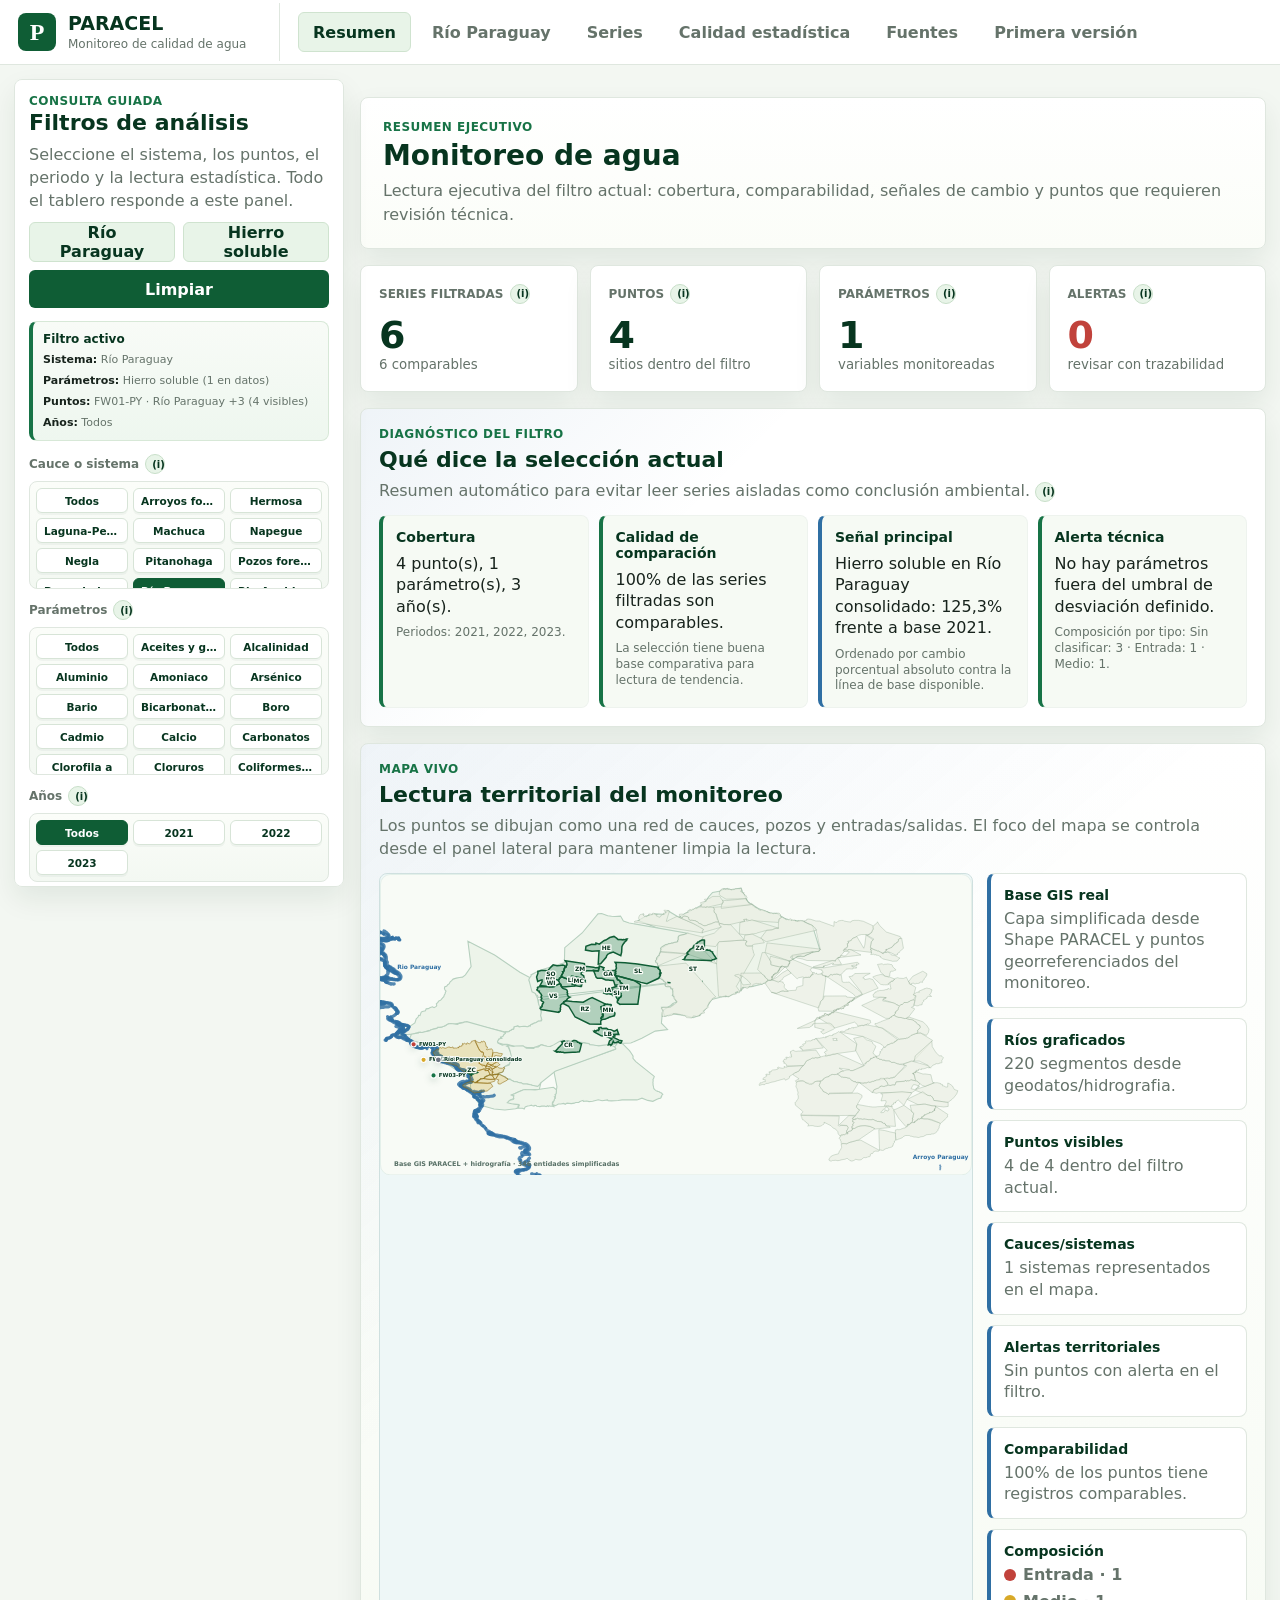
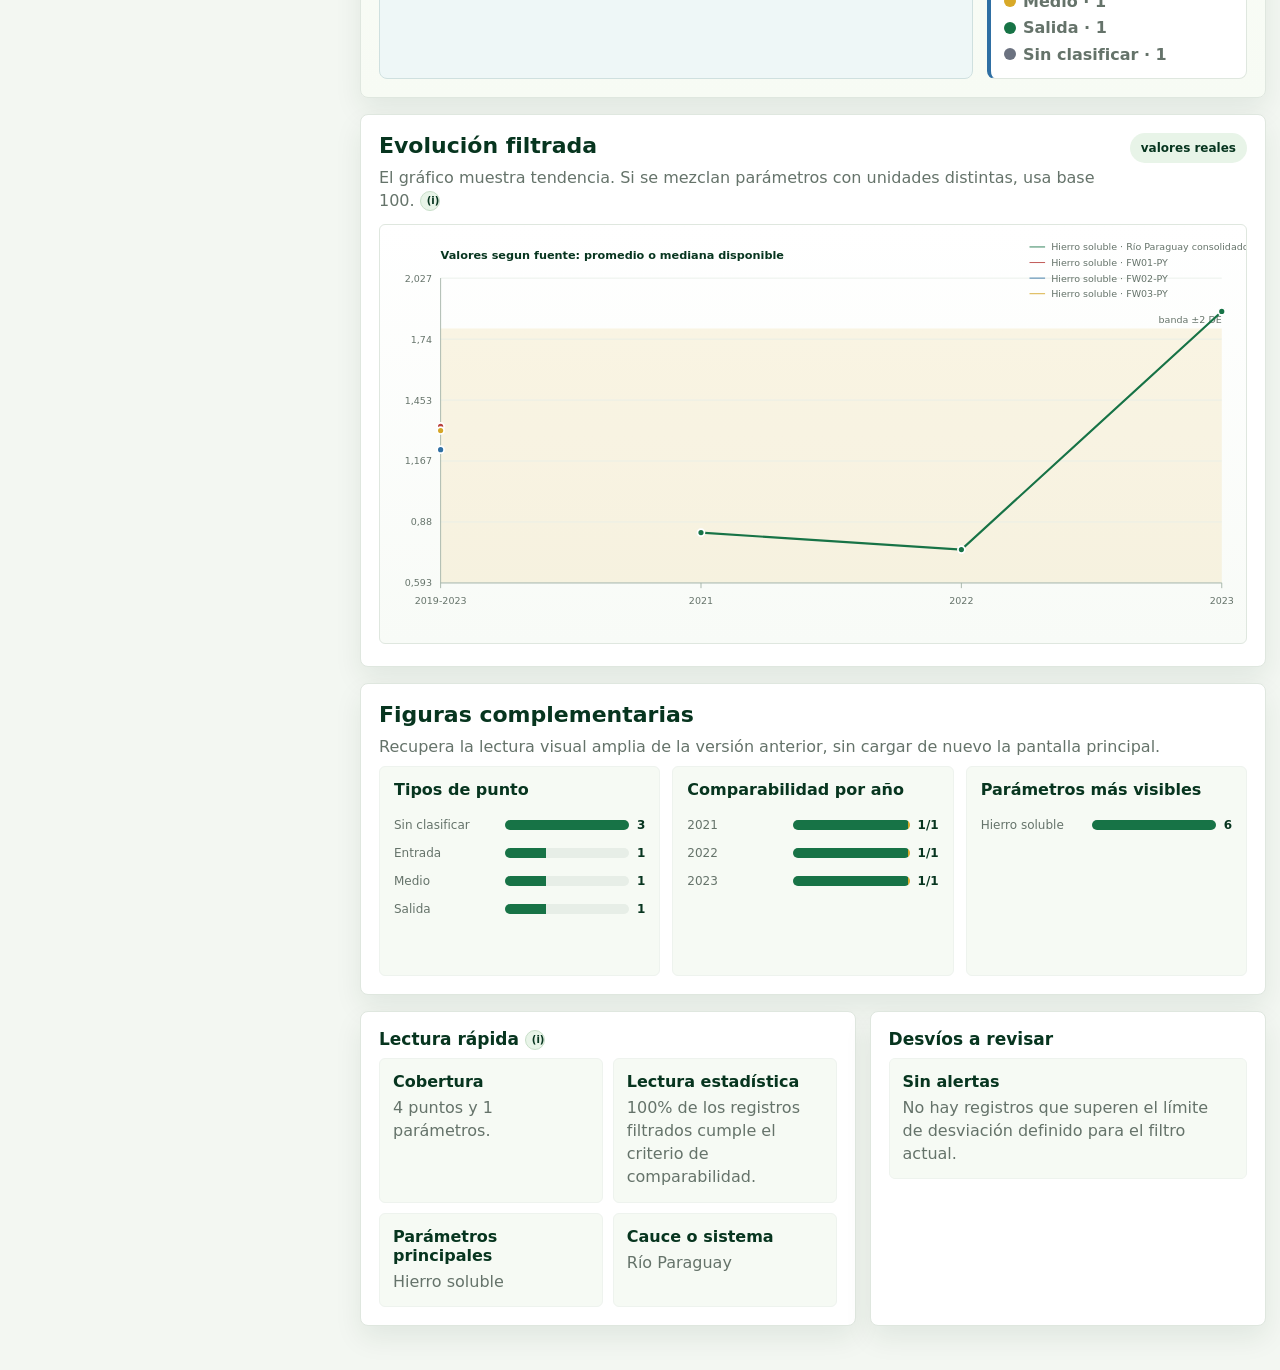
==== commit 2f8686f0: "feat: mover filtros al panel lateral" ====
--- a/app/index.html
+++ b/app/index.html
@@ -26,13 +26,13 @@
       </nav>
     </header>
 
-    <main>
-      <section class="control-deck" aria-label="Filtros principales">
+    <main class="app-shell">
+      <aside class="control-deck" aria-label="Filtros principales">
         <div class="control-intro">
           <div>
             <span class="eyebrow">Consulta guiada</span>
-            <h1>Qué se quiere revisar</h1>
-            <p>Seleccione un cauce, uno o varios parámetros y el periodo. Lo demás queda disponible como ajuste avanzado.</p>
+            <h1>Filtros de análisis</h1>
+            <p>Seleccione el sistema, los puntos, el periodo y la lectura estadística. Todo el tablero responde a este panel.</p>
           </div>
           <div class="control-actions">
             <button id="quickRio" class="ghost">Río Paraguay</button>
@@ -40,6 +40,8 @@
             <button id="clearFilters">Limpiar</button>
           </div>
         </div>
+
+        <div id="activeFilterSummary" class="filter-summary" aria-live="polite"></div>
 
         <div class="primary-filters">
           <label>
@@ -73,6 +75,16 @@
           <span class="legend-pill"><i class="legend-dot entrada"></i>Entrada</span>
           <span class="legend-pill"><i class="legend-dot medio"></i>Intermedio</span>
           <span class="legend-pill"><i class="legend-dot salida"></i>Salida</span>
+        </div>
+
+        <div class="side-filter-block">
+          <span>Foco del mapa</span>
+          <div class="map-modes side-map-modes" aria-label="Modo del mapa">
+            <button class="is-active" data-map-mode="all">Todos</button>
+            <button data-map-mode="flow">Entrada / salida</button>
+            <button data-map-mode="alerts">Alertas</button>
+            <button data-map-mode="comparable">Comparables</button>
+          </div>
         </div>
 
         <details class="advanced-box">
@@ -120,20 +132,21 @@
             <button class="tab utility-tab" data-view="edit">Ajustar metadatos</button>
           </div>
         </details>
-      </section>
-
-      <section id="notePanel" class="note-panel" hidden>
-        <button id="closeNote" aria-label="Cerrar nota">×</button>
-        <strong id="noteTitle"></strong>
-        <p id="noteText"></p>
-      </section>
-
-      <div class="view-stack">
+      </aside>
+
+      <section class="workspace" aria-label="Resultados del monitoreo">
+        <section id="notePanel" class="note-panel" hidden>
+          <button id="closeNote" aria-label="Cerrar nota">×</button>
+          <strong id="noteTitle"></strong>
+          <p id="noteText"></p>
+        </section>
+
+        <div class="view-stack">
         <section class="view is-active" id="dashboard">
           <div class="context-card">
             <span class="eyebrow">Resumen ejecutivo</span>
             <h1>Monitoreo de agua</h1>
-            <p>La pantalla resume cobertura, comparabilidad y desvíos del filtro actual. Las tablas completas quedan separadas para no mezclar exploración técnica con lectura ejecutiva.</p>
+            <p>Lectura ejecutiva del filtro actual: cobertura, comparabilidad, señales de cambio y puntos que requieren revisión técnica.</p>
           </div>
 
           <div class="metric-grid">
@@ -159,18 +172,23 @@
             </article>
           </div>
 
+          <section class="panel analyst-panel">
+            <div class="panel-head compact-head">
+              <div>
+                <span class="eyebrow">Diagnóstico del filtro</span>
+                <h1>Qué dice la selección actual</h1>
+                <p>Resumen automático para evitar leer series aisladas como conclusión ambiental. <button class="info" data-note="reading">(i)</button></p>
+              </div>
+            </div>
+            <div id="analystBrief" class="analyst-grid"></div>
+          </section>
+
           <section class="panel map-panel">
             <div class="panel-head">
               <div>
                 <span class="eyebrow">Mapa vivo</span>
                 <h1>Lectura territorial del monitoreo</h1>
-                <p>Los puntos se dibujan como una red de cauces, pozos y entradas/salidas. Use los botones para cambiar el foco sin perder el filtro general.</p>
-              </div>
-              <div class="map-modes" aria-label="Modo del mapa">
-                <button class="is-active" data-map-mode="all">Todos</button>
-                <button data-map-mode="flow">Entrada / salida</button>
-                <button data-map-mode="alerts">Alertas</button>
-                <button data-map-mode="comparable">Comparables</button>
+                <p>Los puntos se dibujan como una red de cauces, pozos y entradas/salidas. El foco del mapa se controla desde el panel lateral para mantener limpia la lectura.</p>
               </div>
             </div>
             <div class="live-map-layout">
@@ -494,7 +512,8 @@
             </div>
           </section>
         </section>
-      </div>
+        </div>
+      </section>
     </main>
 
     <script src="./monitoring_dataset.js"></script>
--- a/app/styles.css
+++ b/app/styles.css
@@ -46,9 +46,9 @@
   top: 0;
   z-index: 20;
   display: grid;
-  grid-template-columns: minmax(230px, 320px) minmax(0, 1fr);
+  grid-template-columns: minmax(220px, 280px) minmax(0, 1fr);
   align-items: center;
-  min-height: 74px;
+  min-height: 64px;
   background: rgba(255, 255, 255, 0.96);
   border-bottom: 1px solid var(--line);
   backdrop-filter: blur(12px);
@@ -58,7 +58,7 @@
   display: flex;
   align-items: center;
   gap: 12px;
-  padding: 14px 22px;
+  padding: 10px 18px;
   border-right: 1px solid var(--line);
 }
 
@@ -79,8 +79,8 @@
 .leaf-mark {
   display: grid;
   place-items: center;
-  width: 42px;
-  height: 42px;
+  width: 38px;
+  height: 38px;
   color: #fff;
   background: var(--green-850);
   border-radius: 8px;
@@ -123,8 +123,19 @@
 }
 
 main {
-  width: min(1380px, calc(100% - 40px));
-  margin: 24px auto 44px;
+  width: min(1600px, calc(100% - 28px));
+  margin: 14px auto 44px;
+}
+
+.app-shell {
+  display: grid;
+  grid-template-columns: minmax(300px, 330px) minmax(0, 1fr);
+  gap: 16px;
+  align-items: start;
+}
+
+.workspace {
+  min-width: 0;
 }
 
 .control-deck,
@@ -139,12 +150,20 @@
 
 .control-deck {
   display: grid;
-  gap: 18px;
-  padding: 18px;
+  position: sticky;
+  top: 78px;
+  max-height: calc(100vh - 92px);
+  gap: 13px;
+  overflow: auto;
+  padding: 14px;
 }
 
 body[data-view="legacy"] .control-deck {
   display: none;
+}
+
+body[data-view="legacy"] .app-shell {
+  grid-template-columns: 1fr;
 }
 
 .control-intro,
@@ -155,6 +174,11 @@
   gap: 18px;
 }
 
+.control-intro {
+  display: grid;
+  gap: 10px;
+}
+
 .control-intro h1,
 .context-card h1,
 .panel-head h1,
@@ -170,6 +194,10 @@
   font-size: 28px;
 }
 
+.control-intro h1 {
+  font-size: 22px;
+}
+
 .panel h1,
 .panel-head h1 {
   font-size: 22px;
@@ -186,6 +214,36 @@
   margin: 7px 0 0;
   color: var(--muted);
   line-height: 1.45;
+}
+
+.control-deck .eyebrow {
+  margin-bottom: 2px;
+}
+
+.filter-summary {
+  display: grid;
+  gap: 7px;
+  padding: 10px;
+  background: linear-gradient(180deg, #f8fbf7 0, #eef7ef 100%);
+  border: 1px solid #d7e8d7;
+  border-left: 4px solid var(--green-700);
+  border-radius: 8px;
+}
+
+.filter-summary strong {
+  color: var(--green-950);
+  font-size: 12px;
+}
+
+.filter-summary span {
+  display: block;
+  color: var(--muted);
+  font-size: 11px;
+  line-height: 1.28;
+}
+
+.filter-summary b {
+  color: var(--ink);
 }
 
 .eyebrow {
@@ -205,6 +263,18 @@
   flex-wrap: wrap;
   align-items: center;
   gap: 8px;
+}
+
+.control-deck .control-actions,
+.control-deck .advanced-actions {
+  display: grid;
+  grid-template-columns: repeat(2, minmax(0, 1fr));
+}
+
+.control-deck .control-actions #clearFilters,
+.control-deck .advanced-actions #exportFilteredCsv,
+.control-deck .advanced-actions #exportDatasetJson {
+  grid-column: 1 / -1;
 }
 
 .control-actions button,
@@ -230,15 +300,15 @@
 
 .primary-filters {
   display: grid;
-  grid-template-columns: 1.1fr 1.35fr 0.7fr 1.25fr;
-  gap: 14px;
+  grid-template-columns: 1fr;
+  gap: 11px;
 }
 
 .advanced-grid {
   display: grid;
-  grid-template-columns: repeat(6, minmax(140px, 1fr));
-  gap: 12px;
-  margin-top: 14px;
+  grid-template-columns: 1fr;
+  gap: 11px;
+  margin-top: 12px;
 }
 
 label {
@@ -305,16 +375,16 @@
 }
 
 .choice-board.compact {
-  max-height: 96px;
+  max-height: 108px;
 }
 
 .choice-board.scroll {
-  max-height: 116px;
+  max-height: 148px;
 }
 
 .choice-board.mini {
   grid-template-columns: repeat(auto-fill, minmax(72px, 1fr));
-  max-height: 88px;
+  max-height: 102px;
 }
 
 .choice-pill {
@@ -389,6 +459,19 @@
 
 .legend-dot.salida {
   background: var(--green-700);
+}
+
+.side-filter-block {
+  display: grid;
+  gap: 7px;
+  padding-top: 8px;
+  border-top: 1px solid var(--soft-line);
+}
+
+.side-filter-block > span {
+  color: var(--muted);
+  font-size: 12px;
+  font-weight: 900;
 }
 
 .advanced-box {
@@ -517,6 +600,66 @@
   color: var(--red);
 }
 
+.analyst-panel {
+  background:
+    linear-gradient(135deg, rgba(47, 111, 163, 0.08), transparent 36%),
+    #fff;
+}
+
+.analyst-grid {
+  display: grid;
+  grid-template-columns: repeat(4, minmax(0, 1fr));
+  gap: 10px;
+  margin-top: 12px;
+}
+
+.analyst-card {
+  min-height: 128px;
+  padding: 13px;
+  background: var(--wash);
+  border: 1px solid var(--soft-line);
+  border-left: 4px solid var(--green-700);
+  border-radius: 8px;
+}
+
+.analyst-card.warning {
+  border-left-color: var(--red);
+  background: #fff8f5;
+}
+
+.analyst-card.caution {
+  border-left-color: var(--yellow);
+  background: var(--amber-soft);
+}
+
+.analyst-card.info-card {
+  border-left-color: var(--blue);
+}
+
+.analyst-card strong,
+.analyst-card span,
+.analyst-card small {
+  display: block;
+}
+
+.analyst-card strong {
+  color: var(--green-950);
+  font-size: 14px;
+}
+
+.analyst-card span {
+  margin-top: 8px;
+  color: var(--ink);
+  line-height: 1.35;
+}
+
+.analyst-card small {
+  margin-top: 8px;
+  color: var(--muted);
+  font-size: 12px;
+  line-height: 1.3;
+}
+
 .panel {
   padding: 18px;
 }
@@ -562,6 +705,12 @@
   justify-content: flex-end;
 }
 
+.side-map-modes {
+  display: grid;
+  grid-template-columns: repeat(2, minmax(0, 1fr));
+  justify-content: stretch;
+}
+
 .map-modes button {
   min-height: 34px;
   padding: 0 11px;
@@ -571,6 +720,13 @@
   border-radius: 999px;
   font-size: 12px;
   font-weight: 900;
+}
+
+.side-map-modes button {
+  min-height: 30px;
+  padding: 0 8px;
+  border-radius: 6px;
+  font-size: 11px;
 }
 
 .map-modes button.is-active {
@@ -1370,9 +1526,11 @@
 
 @media (max-width: 1120px) {
   .app-header,
+  .app-shell,
   .primary-filters,
   .advanced-grid,
   .metric-grid,
+  .analyst-grid,
   .insight-grid,
   .qa-grid,
   .figure-grid,
@@ -1391,6 +1549,11 @@
     border-bottom: 1px solid var(--line);
   }
 
+  .control-deck {
+    position: static;
+    max-height: none;
+  }
+
   .control-intro,
   .panel-head {
     display: grid;
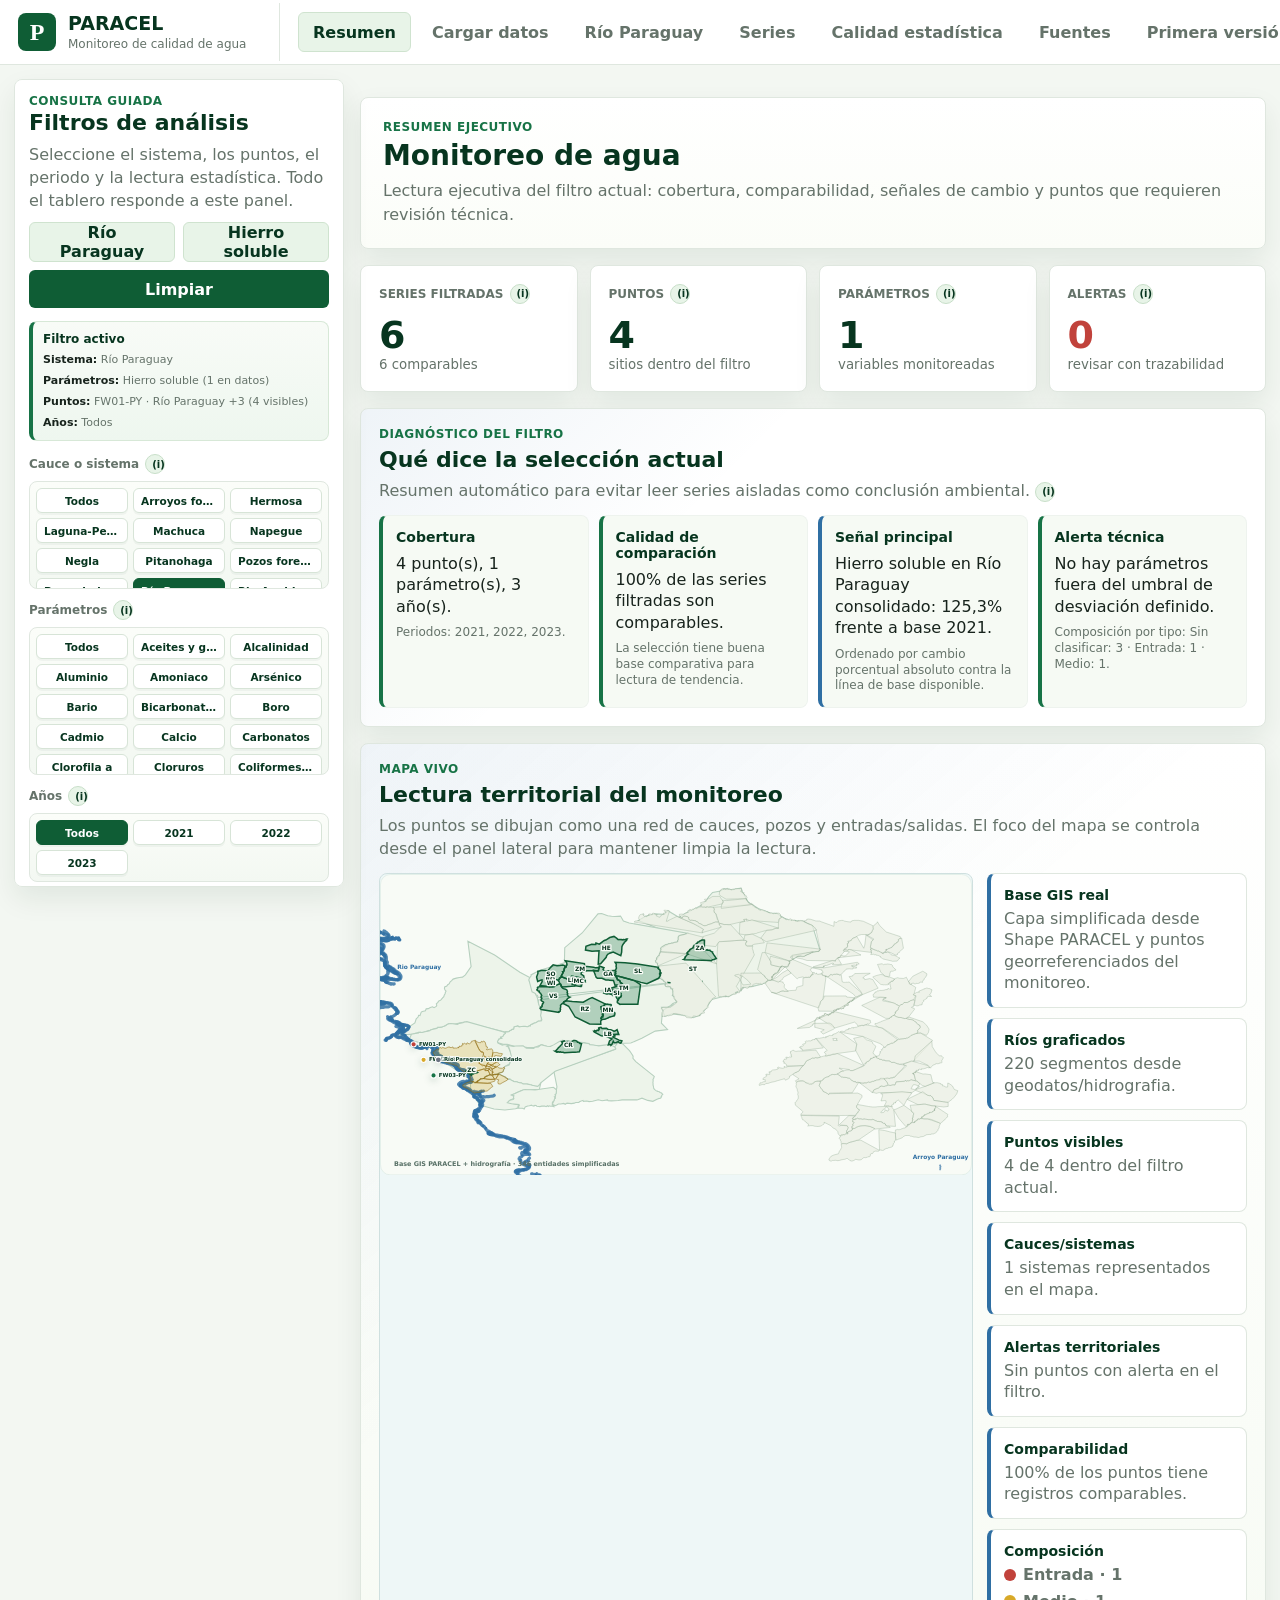
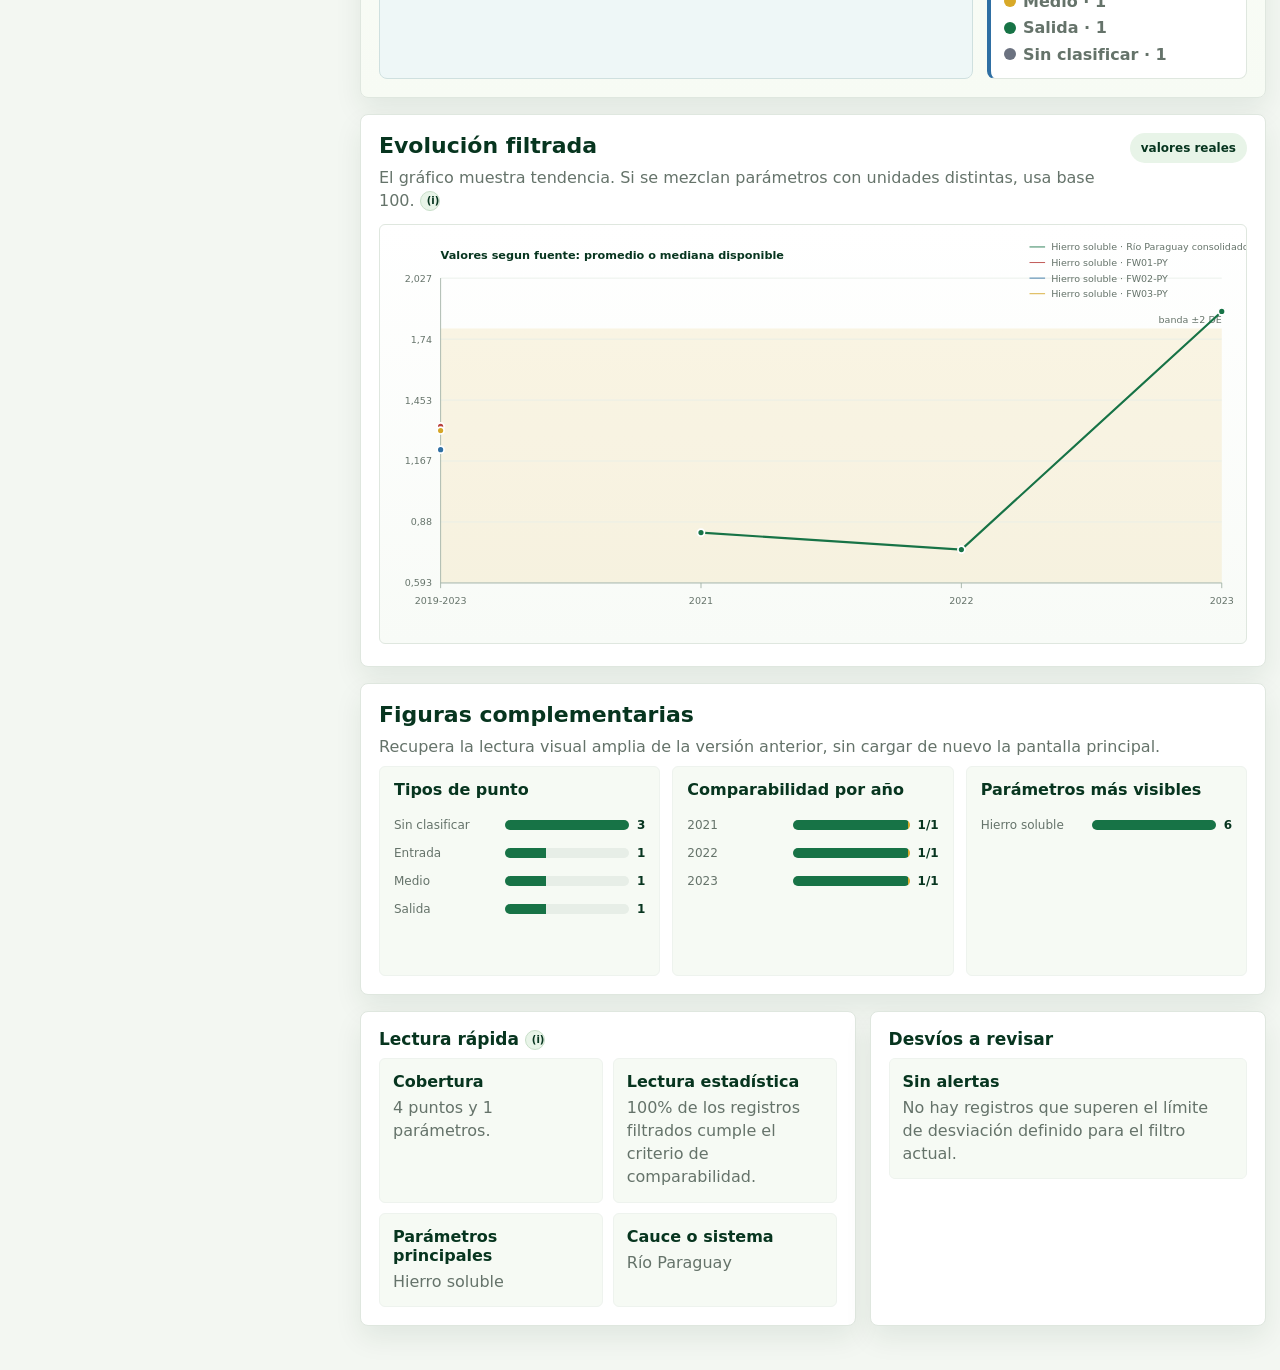
==== commit affdb98c: "feat: agregar carga autenticada de datos" ====
--- a/app/index.html
+++ b/app/index.html
@@ -18,6 +18,7 @@
 
       <nav class="tabs" aria-label="Vistas principales">
         <button class="tab is-active" data-view="dashboard">Resumen</button>
+        <button class="tab" data-view="capture">Cargar datos</button>
         <button class="tab" data-view="rio">Río Paraguay</button>
         <button class="tab" data-view="evolution">Series</button>
         <button class="tab" data-view="compatibility">Calidad estadística</button>
@@ -123,6 +124,7 @@
           </div>
 
           <div class="advanced-actions">
+            <button class="tab utility-tab" data-view="capture">Cargar datos</button>
             <button id="sideCampaign" class="ghost">Por campaña</button>
             <button id="sideTime" class="ghost">En el tiempo</button>
             <button id="sideProgram" class="ghost">Evolución del programa</button>
@@ -354,6 +356,167 @@
           </section>
         </section>
 
+        <section class="view" id="capture">
+          <div class="context-card capture-hero">
+            <span class="eyebrow">Carga protegida</span>
+            <h1>Registrar nuevas mediciones</h1>
+            <p>Los responsables cargan datos sin tocar el libro en linea. La app autentica, envia la muestra al backend y registra auditoria de usuario, fecha, punto, campana y cambios.</p>
+          </div>
+
+          <div class="capture-layout">
+            <section class="panel auth-panel">
+              <div class="panel-head compact-head">
+                <div>
+                  <h1>Acceso de responsables <button class="info" data-note="auth">(i)</button></h1>
+                  <p>Primero registre usuario y contrasena. Luego use ese acceso para cargar o revisar sus cambios.</p>
+                </div>
+              </div>
+
+              <div id="authStatus" class="auth-status"></div>
+
+              <div class="auth-mode-buttons" aria-label="Modo de acceso">
+                <button type="button" class="is-active" data-auth-mode="login">Entrar</button>
+                <button type="button" data-auth-mode="register">Crear usuario</button>
+                <button type="button" data-auth-mode="recover">Recuperar</button>
+              </div>
+
+              <form id="loginForm" class="auth-form" data-auth-panel="login">
+                <label>
+                  <span>Usuario</span>
+                  <input name="username" autocomplete="username" placeholder="nombre.apellido" required />
+                </label>
+                <label>
+                  <span>Contrasena</span>
+                  <input name="password" type="password" autocomplete="current-password" minlength="6" required />
+                </label>
+                <button type="submit">Entrar y cargar</button>
+              </form>
+
+              <form id="registerForm" class="auth-form" data-auth-panel="register" hidden>
+                <label>
+                  <span>Usuario</span>
+                  <input name="username" autocomplete="username" placeholder="nombre.apellido" pattern="[A-Za-z0-9._-]{3,40}" required />
+                </label>
+                <label>
+                  <span>Nombre y apellido</span>
+                  <input name="fullName" autocomplete="name" required />
+                </label>
+                <label>
+                  <span>Correo institucional</span>
+                  <input name="email" type="email" autocomplete="email" required />
+                </label>
+                <label>
+                  <span>Contrasena</span>
+                  <input name="password" type="password" autocomplete="new-password" minlength="6" pattern="[A-Za-z0-9._-]{6,40}" required />
+                </label>
+                <button type="submit">Crear acceso</button>
+              </form>
+
+              <form id="recoverForm" class="auth-form" data-auth-panel="recover" hidden>
+                <label>
+                  <span>Usuario o correo</span>
+                  <input name="account" autocomplete="username" required />
+                </label>
+                <button type="button" id="requestResetCode" class="ghost">Enviar codigo</button>
+                <label>
+                  <span>Codigo recibido</span>
+                  <input name="code" autocomplete="one-time-code" />
+                </label>
+                <label>
+                  <span>Nueva contrasena</span>
+                  <input name="password" type="password" autocomplete="new-password" minlength="6" pattern="[A-Za-z0-9._-]{6,40}" />
+                </label>
+                <button type="submit">Cambiar contrasena</button>
+              </form>
+
+              <div id="authMessage" class="form-message" aria-live="polite"></div>
+            </section>
+
+            <section class="panel capture-panel">
+              <div class="panel-head compact-head">
+                <div>
+                  <h1>Nueva muestra <button class="info" data-note="capture">(i)</button></h1>
+                  <p>Complete una fila por punto, campana y temporada. Puede dejar vacios los parametros no medidos.</p>
+                </div>
+              </div>
+
+              <form id="captureForm" class="capture-form">
+                <fieldset id="captureFieldset" disabled>
+                  <div class="capture-grid">
+                    <label>
+                      <span>Punto de monitoreo</span>
+                      <select id="capturePoint" name="point" required></select>
+                    </label>
+                    <label>
+                      <span>Subcuenca / sistema</span>
+                      <input id="captureSubcuenca" name="subcuenca" readonly />
+                    </label>
+                    <label>
+                      <span>Ano</span>
+                      <input name="year" type="number" min="2021" max="2035" step="1" required />
+                    </label>
+                    <label>
+                      <span>Temporada</span>
+                      <select id="captureSeason" name="season" required>
+                        <option value="Lluviosa" data-code="RS">Lluviosa (RS)</option>
+                        <option value="Seca" data-code="DS">Seca (DS)</option>
+                      </select>
+                    </label>
+                    <label>
+                      <span>Fecha de muestreo</span>
+                      <input name="date" type="date" />
+                    </label>
+                    <label>
+                      <span>Responsable</span>
+                      <input id="captureResponsible" name="responsible" />
+                    </label>
+                    <label>
+                      <span>Dentro de limite (DL)</span>
+                      <input name="dl" type="number" min="0" step="1" />
+                    </label>
+                    <label>
+                      <span>Fuera de limite (FL)</span>
+                      <input name="fl" type="number" min="0" step="1" />
+                    </label>
+                  </div>
+
+                  <div class="parameter-entry-head">
+                    <div>
+                      <strong>Parametros medidos</strong>
+                      <span>Use coma o punto decimal. Ejemplos: 7,2 - &lt;0,01 - ND.</span>
+                    </div>
+                    <button type="button" id="clearCaptureValues" class="ghost">Limpiar parametros</button>
+                  </div>
+                  <div id="parameterEntryGrid" class="parameter-entry-grid"></div>
+
+                  <label class="wide-field">
+                    <span>Observaciones</span>
+                    <textarea name="observations" rows="3" placeholder="Metodo, clima, anomalias de campo, observaciones del laboratorio o fuente documental."></textarea>
+                  </label>
+
+                  <div class="capture-actions">
+                    <button type="submit">Enviar al libro en linea</button>
+                    <span id="captureMessage" class="form-message" aria-live="polite"></span>
+                  </div>
+                </fieldset>
+              </form>
+            </section>
+          </div>
+
+          <section class="panel">
+            <div class="panel-head compact-head">
+              <div>
+                <h1>Auditoria de cargas</h1>
+                <p>Ultimas acciones confirmadas o enviadas desde esta sesion. <button class="info" data-note="audit">(i)</button></p>
+              </div>
+              <button id="refreshAudit" class="ghost">Actualizar auditoria</button>
+            </div>
+            <div class="table-wrap compact">
+              <table id="captureAuditTable"></table>
+            </div>
+          </section>
+        </section>
+
         <section class="view" id="legacy">
           <div class="context-card">
             <span class="eyebrow">Recuperado de la primera versión</span>
--- a/app/styles.css
+++ b/app/styles.css
@@ -1480,6 +1480,175 @@
   overflow-wrap: anywhere;
 }
 
+.capture-hero {
+  margin-bottom: 14px;
+}
+
+.capture-layout {
+  display: grid;
+  grid-template-columns: minmax(280px, 360px) minmax(0, 1fr);
+  gap: 14px;
+  margin-bottom: 14px;
+  align-items: start;
+}
+
+.auth-status {
+  display: grid;
+  gap: 5px;
+  margin: 12px 0;
+  padding: 12px;
+  background: var(--wash);
+  border: 1px solid var(--soft-line);
+  border-radius: 6px;
+}
+
+.auth-status strong {
+  color: var(--green-950);
+}
+
+.auth-status span {
+  color: var(--muted);
+  font-size: 12px;
+}
+
+.auth-mode-buttons {
+  display: grid;
+  grid-template-columns: repeat(3, 1fr);
+  gap: 6px;
+  margin-bottom: 12px;
+}
+
+.auth-mode-buttons button,
+.capture-actions button,
+.auth-form button,
+.parameter-entry-head button {
+  min-height: 36px;
+  padding: 0 10px;
+  color: var(--green-950);
+  background: #fff;
+  border: 1px solid var(--line);
+  border-radius: 6px;
+  font-weight: 900;
+}
+
+.auth-mode-buttons button.is-active,
+.capture-actions button,
+.auth-form button[type="submit"] {
+  color: #fff;
+  background: var(--green-850);
+  border-color: var(--green-850);
+}
+
+.auth-form,
+.capture-form fieldset {
+  display: grid;
+  gap: 12px;
+  margin: 0;
+  padding: 0;
+  border: 0;
+}
+
+.auth-form label,
+.capture-grid label,
+.parameter-entry-grid label,
+.wide-field {
+  display: grid;
+  gap: 6px;
+}
+
+.auth-form label span,
+.capture-grid label span,
+.parameter-entry-grid label span,
+.wide-field span {
+  color: var(--muted);
+  font-size: 12px;
+  font-weight: 900;
+  text-transform: uppercase;
+}
+
+.auth-form input,
+.capture-grid input,
+.capture-grid select,
+.parameter-entry-grid input,
+.wide-field textarea {
+  width: 100%;
+  min-height: 40px;
+  padding: 9px 10px;
+  color: var(--ink);
+  background: #fff;
+  border: 1px solid var(--line);
+  border-radius: 6px;
+}
+
+.wide-field textarea {
+  min-height: 84px;
+  resize: vertical;
+}
+
+.capture-form fieldset:disabled {
+  opacity: 0.58;
+}
+
+.capture-grid {
+  display: grid;
+  grid-template-columns: repeat(4, minmax(0, 1fr));
+  gap: 10px;
+}
+
+.parameter-entry-head {
+  display: flex;
+  align-items: center;
+  justify-content: space-between;
+  gap: 12px;
+  padding-top: 6px;
+  border-top: 1px solid var(--soft-line);
+}
+
+.parameter-entry-head strong {
+  display: block;
+  color: var(--green-950);
+}
+
+.parameter-entry-head span {
+  display: block;
+  margin-top: 3px;
+  color: var(--muted);
+  font-size: 12px;
+}
+
+.parameter-entry-grid {
+  display: grid;
+  grid-template-columns: repeat(4, minmax(0, 1fr));
+  gap: 10px;
+  max-height: 420px;
+  overflow: auto;
+  padding: 10px;
+  background: #fbfdf9;
+  border: 1px solid var(--soft-line);
+  border-radius: 6px;
+}
+
+.capture-actions {
+  display: flex;
+  align-items: center;
+  gap: 12px;
+  flex-wrap: wrap;
+}
+
+.form-message {
+  color: var(--muted);
+  font-size: 13px;
+  font-weight: 800;
+}
+
+.form-message[data-type="success"] {
+  color: var(--green-700);
+}
+
+.form-message[data-type="error"] {
+  color: var(--red);
+}
+
 .guide-grid {
   display: grid;
   grid-template-columns: repeat(3, minmax(0, 1fr));
@@ -1537,6 +1706,9 @@
   .legacy-grid,
   .legacy-campaign-grid,
   .live-map-layout,
+  .capture-layout,
+  .capture-grid,
+  .parameter-entry-grid,
   .guide-grid,
   .source-grid,
   .rio-kpis,
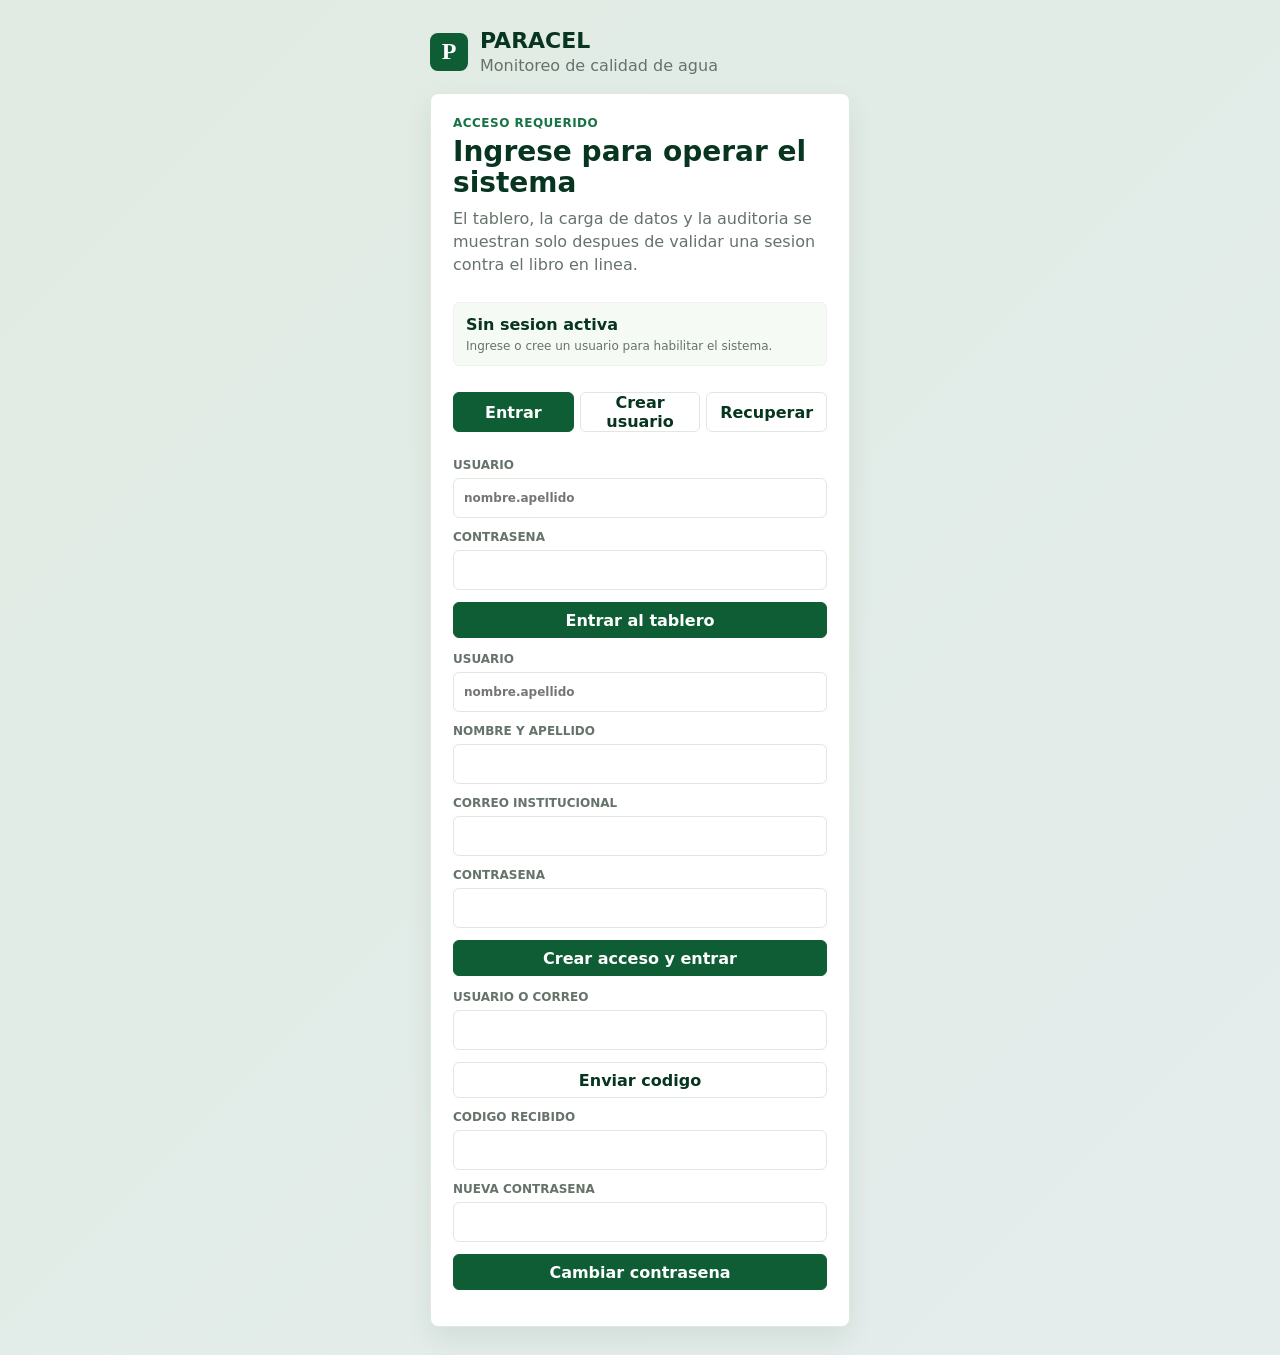
==== commit 1d3fbf55: "feat: exigir login inicial y agregar metodologia" ====
--- a/app/index.html
+++ b/app/index.html
@@ -1,4 +1,4 @@
-<!doctype html>
+﻿<!doctype html>
 <html lang="es">
   <head>
     <meta charset="utf-8" />
@@ -6,7 +6,84 @@
     <title>PARACEL | Monitoreo de Agua</title>
     <link rel="stylesheet" href="./styles.css" />
   </head>
-  <body>
+  <body class="auth-locked">
+    <section id="loginGate" class="login-gate" aria-label="Acceso al sistema">
+      <div class="login-brand">
+        <div class="leaf-mark" aria-hidden="true">P</div>
+        <div>
+          <strong>PARACEL</strong>
+          <span>Monitoreo de calidad de agua</span>
+        </div>
+      </div>
+
+      <div class="login-card">
+        <div class="login-copy">
+          <span class="eyebrow">Acceso requerido</span>
+          <h1>Ingrese para operar el sistema</h1>
+          <p>El tablero, la carga de datos y la auditoria se muestran solo despues de validar una sesion contra el libro en linea.</p>
+        </div>
+
+        <div id="gateAuthStatus" class="auth-status"></div>
+
+        <div class="auth-mode-buttons" aria-label="Modo de acceso">
+          <button type="button" class="is-active" data-auth-mode="login">Entrar</button>
+          <button type="button" data-auth-mode="register">Crear usuario</button>
+          <button type="button" data-auth-mode="recover">Recuperar</button>
+        </div>
+
+        <form id="gateLoginForm" class="auth-form" data-auth-panel="login" data-message="#gateAuthMessage">
+          <label>
+            <span>Usuario</span>
+            <input name="username" autocomplete="username" placeholder="nombre.apellido" required />
+          </label>
+          <label>
+            <span>Contrasena</span>
+            <input name="password" type="password" autocomplete="current-password" minlength="6" required />
+          </label>
+          <button type="submit">Entrar al tablero</button>
+        </form>
+
+        <form id="gateRegisterForm" class="auth-form" data-auth-panel="register" data-message="#gateAuthMessage" hidden>
+          <label>
+            <span>Usuario</span>
+            <input name="username" autocomplete="username" placeholder="nombre.apellido" pattern="[A-Za-z0-9._-]{3,40}" required />
+          </label>
+          <label>
+            <span>Nombre y apellido</span>
+            <input name="fullName" autocomplete="name" required />
+          </label>
+          <label>
+            <span>Correo institucional</span>
+            <input name="email" type="email" autocomplete="email" required />
+          </label>
+          <label>
+            <span>Contrasena</span>
+            <input name="password" type="password" autocomplete="new-password" minlength="6" pattern="[A-Za-z0-9._-]{6,40}" required />
+          </label>
+          <button type="submit">Crear acceso y entrar</button>
+        </form>
+
+        <form id="gateRecoverForm" class="auth-form" data-auth-panel="recover" data-message="#gateAuthMessage" hidden>
+          <label>
+            <span>Usuario o correo</span>
+            <input name="account" autocomplete="username" required />
+          </label>
+          <button type="button" class="ghost" data-reset-code>Enviar codigo</button>
+          <label>
+            <span>Codigo recibido</span>
+            <input name="code" autocomplete="one-time-code" />
+          </label>
+          <label>
+            <span>Nueva contrasena</span>
+            <input name="password" type="password" autocomplete="new-password" minlength="6" pattern="[A-Za-z0-9._-]{6,40}" />
+          </label>
+          <button type="submit">Cambiar contrasena</button>
+        </form>
+
+        <div id="gateAuthMessage" class="form-message" aria-live="polite"></div>
+      </div>
+    </section>
+
     <header class="app-header">
       <div class="brand">
         <div class="leaf-mark" aria-hidden="true">P</div>
@@ -18,12 +95,12 @@
 
       <nav class="tabs" aria-label="Vistas principales">
         <button class="tab is-active" data-view="dashboard">Resumen</button>
-        <button class="tab" data-view="capture">Cargar datos</button>
-        <button class="tab" data-view="rio">Río Paraguay</button>
+        <button class="tab" data-view="capture">Carga guiada</button>
+        <button class="tab" data-view="rio">RÃ­o Paraguay</button>
         <button class="tab" data-view="evolution">Series</button>
-        <button class="tab" data-view="compatibility">Calidad estadística</button>
+        <button class="tab" data-view="compatibility">Calidad estadÃ­stica</button>
         <button class="tab" data-view="data">Fuentes</button>
-        <button class="tab" data-view="legacy">Primera versión</button>
+        <button class="tab" data-view="methodology">Metodologia</button>
       </nav>
     </header>
 
@@ -32,11 +109,11 @@
         <div class="control-intro">
           <div>
             <span class="eyebrow">Consulta guiada</span>
-            <h1>Filtros de análisis</h1>
-            <p>Seleccione el sistema, los puntos, el periodo y la lectura estadística. Todo el tablero responde a este panel.</p>
+            <h1>Filtros de anÃ¡lisis</h1>
+            <p>Seleccione el sistema, los puntos, el periodo y la lectura estadÃ­stica. Todo el tablero responde a este panel.</p>
           </div>
           <div class="control-actions">
-            <button id="quickRio" class="ghost">Río Paraguay</button>
+            <button id="quickRio" class="ghost">RÃ­o Paraguay</button>
             <button id="quickIron" class="ghost">Hierro soluble</button>
             <button id="clearFilters">Limpiar</button>
           </div>
@@ -51,13 +128,13 @@
             <select id="waterBodyFilter" class="native-select"></select>
           </label>
           <label>
-            <span>Parámetros <button class="info" data-note="parameterFilterNote">(i)</button></span>
-            <div id="parameterChoices" class="choice-board scroll" aria-label="Elegir parámetros"></div>
+            <span>ParÃ¡metros <button class="info" data-note="parameterFilterNote">(i)</button></span>
+            <div id="parameterChoices" class="choice-board scroll" aria-label="Elegir parÃ¡metros"></div>
             <select id="parameterFilter" class="native-select" multiple size="4"></select>
           </label>
           <label>
-            <span>Años <button class="info" data-note="yearFilterNote">(i)</button></span>
-            <div id="yearChoices" class="choice-board mini" aria-label="Elegir años"></div>
+            <span>AÃ±os <button class="info" data-note="yearFilterNote">(i)</button></span>
+            <div id="yearChoices" class="choice-board mini" aria-label="Elegir aÃ±os"></div>
             <select id="yearFilter" class="native-select" multiple size="4"></select>
           </label>
           <label>
@@ -89,7 +166,7 @@
         </div>
 
         <details class="advanced-box">
-          <summary>Opciones avanzadas, trazabilidad y administración</summary>
+          <summary>Opciones avanzadas, trazabilidad y administraciÃ³n</summary>
           <div class="advanced-grid">
             <label>
               <span>Componente <button class="info" data-note="componentFilterNote">(i)</button></span>
@@ -108,7 +185,7 @@
             </label>
             <label>
               <span>Lectura <button class="info" data-note="approachFilterNote">(i)</button></span>
-              <div id="approachChoices" class="choice-board mini" aria-label="Elegir enfoque de análisis"></div>
+              <div id="approachChoices" class="choice-board mini" aria-label="Elegir enfoque de anÃ¡lisis"></div>
               <select id="approachFilter" class="native-select" multiple size="3"></select>
             </label>
             <label>
@@ -117,19 +194,20 @@
               <select id="flowFilter" class="native-select"></select>
             </label>
             <label>
-              <span>Alerta por desvío <button class="info" data-note="deviationLimitNote">(i)</button></span>
+              <span>Alerta por desvÃ­o <button class="info" data-note="deviationLimitNote">(i)</button></span>
               <input id="deviationLimit" type="range" min="1" max="4" step="0.5" value="2" />
-              <span id="deviationLabel">±2 DE</span>
+              <span id="deviationLabel">Â±2 DE</span>
             </label>
           </div>
 
           <div class="advanced-actions">
-            <button class="tab utility-tab" data-view="capture">Cargar datos</button>
-            <button id="sideCampaign" class="ghost">Por campaña</button>
+            <button class="tab utility-tab" data-view="capture">Carga guiada</button>
+            <button id="sideCampaign" class="ghost">Por campaÃ±a</button>
             <button id="sideTime" class="ghost">En el tiempo</button>
-            <button id="sideProgram" class="ghost">Evolución del programa</button>
+            <button id="sideProgram" class="ghost">EvoluciÃ³n del programa</button>
             <button id="exportFilteredCsv">Exportar CSV</button>
             <button id="exportDatasetJson">Exportar JSON</button>
+            <button class="tab utility-tab" data-view="methodology">Metodologia</button>
             <button class="tab utility-tab" data-view="guide">Ayuda de lectura</button>
             <button class="tab utility-tab" data-view="edit">Ajustar metadatos</button>
           </div>
@@ -138,7 +216,7 @@
 
       <section class="workspace" aria-label="Resultados del monitoreo">
         <section id="notePanel" class="note-panel" hidden>
-          <button id="closeNote" aria-label="Cerrar nota">×</button>
+          <button id="closeNote" aria-label="Cerrar nota">Ã—</button>
           <strong id="noteTitle"></strong>
           <p id="noteText"></p>
         </section>
@@ -148,7 +226,7 @@
           <div class="context-card">
             <span class="eyebrow">Resumen ejecutivo</span>
             <h1>Monitoreo de agua</h1>
-            <p>Lectura ejecutiva del filtro actual: cobertura, comparabilidad, señales de cambio y puntos que requieren revisión técnica.</p>
+            <p>Lectura ejecutiva del filtro actual: cobertura, comparabilidad, seÃ±ales de cambio y puntos que requieren revisiÃ³n tÃ©cnica.</p>
           </div>
 
           <div class="metric-grid">
@@ -163,7 +241,7 @@
               <small>sitios dentro del filtro</small>
             </article>
             <article class="metric">
-              <span>Parámetros <button class="info" data-note="parameters">(i)</button></span>
+              <span>ParÃ¡metros <button class="info" data-note="parameters">(i)</button></span>
               <strong id="metricParams">0</strong>
               <small>variables monitoreadas</small>
             </article>
@@ -177,9 +255,9 @@
           <section class="panel analyst-panel">
             <div class="panel-head compact-head">
               <div>
-                <span class="eyebrow">Diagnóstico del filtro</span>
-                <h1>Qué dice la selección actual</h1>
-                <p>Resumen automático para evitar leer series aisladas como conclusión ambiental. <button class="info" data-note="reading">(i)</button></p>
+                <span class="eyebrow">DiagnÃ³stico del filtro</span>
+                <h1>QuÃ© dice la selecciÃ³n actual</h1>
+                <p>Resumen automÃ¡tico para evitar leer series aisladas como conclusiÃ³n ambiental. <button class="info" data-note="reading">(i)</button></p>
               </div>
             </div>
             <div id="analystBrief" class="analyst-grid"></div>
@@ -202,19 +280,19 @@
           <section class="panel chart-panel">
             <div class="panel-head">
               <div>
-                <h1>Evolución filtrada</h1>
-                <p>El gráfico muestra tendencia. Si se mezclan parámetros con unidades distintas, usa base 100. <button class="info" data-note="chart">(i)</button></p>
+                <h1>EvoluciÃ³n filtrada</h1>
+                <p>El grÃ¡fico muestra tendencia. Si se mezclan parÃ¡metros con unidades distintas, usa base 100. <button class="info" data-note="chart">(i)</button></p>
               </div>
               <div id="chartMode" class="badge">modo</div>
             </div>
-            <svg id="trendChart" role="img" aria-label="Gráfico de evolución"></svg>
+            <svg id="trendChart" role="img" aria-label="GrÃ¡fico de evoluciÃ³n"></svg>
           </section>
 
           <section class="panel recovered-panel">
             <div class="panel-head compact-head">
               <div>
                 <h1>Figuras complementarias</h1>
-                <p>Recupera la lectura visual amplia de la versión anterior, sin cargar de nuevo la pantalla principal.</p>
+                <p>Recupera la lectura visual amplia de la versiÃ³n anterior, sin cargar de nuevo la pantalla principal.</p>
               </div>
             </div>
             <div class="figure-grid">
@@ -223,11 +301,11 @@
                 <div id="pointTypeFigure"></div>
               </article>
               <article class="figure-card">
-                <h2>Comparabilidad por año</h2>
+                <h2>Comparabilidad por aÃ±o</h2>
                 <div id="yearFigure"></div>
               </article>
               <article class="figure-card">
-                <h2>Parámetros más visibles</h2>
+                <h2>ParÃ¡metros mÃ¡s visibles</h2>
                 <div id="parameterFigure"></div>
               </article>
             </div>
@@ -236,13 +314,13 @@
           <div class="insight-grid">
             <section class="panel">
               <div class="panel-head compact-head">
-                <h2>Lectura rápida <button class="info" data-note="reading">(i)</button></h2>
+                <h2>Lectura rÃ¡pida <button class="info" data-note="reading">(i)</button></h2>
               </div>
               <div id="readingSummary" class="reading-summary"></div>
             </section>
             <section class="panel">
               <div class="panel-head compact-head">
-                <h2>Desvíos a revisar</h2>
+                <h2>DesvÃ­os a revisar</h2>
               </div>
               <div id="alertList" class="alert-list"></div>
             </section>
@@ -252,9 +330,9 @@
         <section class="view" id="rio">
           <div class="context-card">
             <span class="eyebrow">Vista focalizada</span>
-            <h1>Río Paraguay</h1>
-            <p>Concentra los puntos FW01-PY, FW02-PY y FW03-PY, sus fuentes y la clasificación entrada, intermedio y salida.</p>
-            <button id="forceRioView">Aplicar filtro Río Paraguay</button>
+            <h1>RÃ­o Paraguay</h1>
+            <p>Concentra los puntos FW01-PY, FW02-PY y FW03-PY, sus fuentes y la clasificaciÃ³n entrada, intermedio y salida.</p>
+            <button id="forceRioView">Aplicar filtro RÃ­o Paraguay</button>
           </div>
           <div class="rio-kpis" id="rioKpis"></div>
           <details class="panel source-details">
@@ -264,7 +342,7 @@
           <section class="panel">
             <div class="panel-head">
               <div>
-                <h1>Datos del Río Paraguay</h1>
+                <h1>Datos del RÃ­o Paraguay</h1>
                 <p>Tabla resumida del filtro actual. <button class="info" data-note="rio">(i)</button></p>
               </div>
             </div>
@@ -273,7 +351,7 @@
             </div>
           </section>
           <details class="panel detail-block">
-            <summary>Ver tabla técnica completa recuperada</summary>
+            <summary>Ver tabla tÃ©cnica completa recuperada</summary>
             <div class="table-wrap">
               <table id="rioDetailTable"></table>
             </div>
@@ -284,19 +362,19 @@
           <section class="panel chart-panel">
             <div class="panel-head compact-head">
               <div>
-                <span class="eyebrow">Evolución visual</span>
+                <span class="eyebrow">EvoluciÃ³n visual</span>
                 <h1>Series filtradas</h1>
-                <p>La figura responde al mismo filtro global de cauce, punto, parámetro, año y entrada/salida. <button class="info" data-note="series">(i)</button></p>
+                <p>La figura responde al mismo filtro global de cauce, punto, parÃ¡metro, aÃ±o y entrada/salida. <button class="info" data-note="series">(i)</button></p>
               </div>
               <div id="seriesChartMode" class="badge">modo</div>
             </div>
-            <svg id="seriesTrendChart" role="img" aria-label="Gráfico de series filtradas"></svg>
+            <svg id="seriesTrendChart" role="img" aria-label="GrÃ¡fico de series filtradas"></svg>
           </section>
           <section class="panel">
             <div class="panel-head">
               <div>
-                <h1>Series y variación</h1>
-                <p>Use esta matriz cuando necesite revisar valores, bases y diferencias con más detalle. <button class="info" data-note="matrix">(i)</button></p>
+                <h1>Series y variaciÃ³n</h1>
+                <p>Use esta matriz cuando necesite revisar valores, bases y diferencias con mÃ¡s detalle. <button class="info" data-note="matrix">(i)</button></p>
               </div>
             </div>
             <div class="table-wrap">
@@ -304,7 +382,7 @@
             </div>
           </section>
           <details class="panel detail-block">
-            <summary>Ver matriz técnica completa recuperada</summary>
+            <summary>Ver matriz tÃ©cnica completa recuperada</summary>
             <div class="table-wrap">
               <table id="evolutionDetailTable"></table>
             </div>
@@ -315,7 +393,7 @@
           <div class="qa-grid">
             <section class="panel">
               <h1>Compatibilidad de puntos <button class="info" data-note="compatibility">(i)</button></h1>
-              <p>Indica qué puntos tienen datos suficientes para comparar sin sobrerrepresentar muestras pequeñas.</p>
+              <p>Indica quÃ© puntos tienen datos suficientes para comparar sin sobrerrepresentar muestras pequeÃ±as.</p>
               <div class="table-wrap">
                 <table id="pointCompatibilityTable"></table>
               </div>
@@ -327,7 +405,7 @@
               </details>
             </section>
             <section class="panel">
-              <h1>Pruebas estadísticas <button class="info" data-note="statistics">(i)</button></h1>
+              <h1>Pruebas estadÃ­sticas <button class="info" data-note="statistics">(i)</button></h1>
               <div id="statSummary" class="stat-summary"></div>
               <div class="table-wrap compact">
                 <table id="statTestsTable"></table>
@@ -364,72 +442,24 @@
           </div>
 
           <div class="capture-layout">
-            <section class="panel auth-panel">
+            <section class="panel capture-guide-panel">
               <div class="panel-head compact-head">
                 <div>
-                  <h1>Acceso de responsables <button class="info" data-note="auth">(i)</button></h1>
-                  <p>Primero registre usuario y contrasena. Luego use ese acceso para cargar o revisar sus cambios.</p>
+                  <h1>Como completar una carga <button class="info" data-note="capture">(i)</button></h1>
+                  <p>Esta vista no reemplaza el criterio tecnico: ordena la carga para que el libro quede auditable y no se rompan formulas ni historicos.</p>
                 </div>
               </div>
-
               <div id="authStatus" class="auth-status"></div>
-
-              <div class="auth-mode-buttons" aria-label="Modo de acceso">
-                <button type="button" class="is-active" data-auth-mode="login">Entrar</button>
-                <button type="button" data-auth-mode="register">Crear usuario</button>
-                <button type="button" data-auth-mode="recover">Recuperar</button>
-              </div>
-
-              <form id="loginForm" class="auth-form" data-auth-panel="login">
-                <label>
-                  <span>Usuario</span>
-                  <input name="username" autocomplete="username" placeholder="nombre.apellido" required />
-                </label>
-                <label>
-                  <span>Contrasena</span>
-                  <input name="password" type="password" autocomplete="current-password" minlength="6" required />
-                </label>
-                <button type="submit">Entrar y cargar</button>
-              </form>
-
-              <form id="registerForm" class="auth-form" data-auth-panel="register" hidden>
-                <label>
-                  <span>Usuario</span>
-                  <input name="username" autocomplete="username" placeholder="nombre.apellido" pattern="[A-Za-z0-9._-]{3,40}" required />
-                </label>
-                <label>
-                  <span>Nombre y apellido</span>
-                  <input name="fullName" autocomplete="name" required />
-                </label>
-                <label>
-                  <span>Correo institucional</span>
-                  <input name="email" type="email" autocomplete="email" required />
-                </label>
-                <label>
-                  <span>Contrasena</span>
-                  <input name="password" type="password" autocomplete="new-password" minlength="6" pattern="[A-Za-z0-9._-]{6,40}" required />
-                </label>
-                <button type="submit">Crear acceso</button>
-              </form>
-
-              <form id="recoverForm" class="auth-form" data-auth-panel="recover" hidden>
-                <label>
-                  <span>Usuario o correo</span>
-                  <input name="account" autocomplete="username" required />
-                </label>
-                <button type="button" id="requestResetCode" class="ghost">Enviar codigo</button>
-                <label>
-                  <span>Codigo recibido</span>
-                  <input name="code" autocomplete="one-time-code" />
-                </label>
-                <label>
-                  <span>Nueva contrasena</span>
-                  <input name="password" type="password" autocomplete="new-password" minlength="6" pattern="[A-Za-z0-9._-]{6,40}" />
-                </label>
-                <button type="submit">Cambiar contrasena</button>
-              </form>
-
-              <div id="authMessage" class="form-message" aria-live="polite"></div>
+              <ol class="capture-steps">
+                <li><strong>Seleccione el punto.</strong><span>El sistema completa la subcuenca o cauce asociado.</span></li>
+                <li><strong>Defina ano y temporada.</strong><span>Use Lluviosa (RS) o Seca (DS) segun la campana.</span></li>
+                <li><strong>Cargue solo lo medido.</strong><span>Un campo vacio queda vacio; no se convierte en cero.</span></li>
+                <li><strong>Envie y audite.</strong><span>La fila va al libro en linea y queda asociada a su usuario.</span></li>
+              </ol>
+              <div class="capture-rule">
+                <strong>Regla clave</strong>
+                <span>Si el resultado es menor al limite de deteccion, escriba el texto recibido del laboratorio, por ejemplo &lt;0,01 o ND.</span>
+              </div>
             </section>
 
             <section class="panel capture-panel">
@@ -517,128 +547,62 @@
           </section>
         </section>
 
-        <section class="view" id="legacy">
-          <div class="context-card">
-            <span class="eyebrow">Recuperado de la primera versión</span>
-            <h1>Tablero original de cumplimiento</h1>
-            <p>Esta vista recupera las figuras y tablas iniciales del repositorio: campañas 2021-2025, subcuencas, parámetros con incumplimientos, puntos de monitoreo y mapa operativo.</p>
-          </div>
-
-          <div class="metric-grid">
-            <article class="metric">
-              <span>Registros base</span>
-              <strong id="legacyTotal">0</strong>
-              <small>desde data.json</small>
-            </article>
-            <article class="metric">
-              <span>Puntos</span>
-              <strong id="legacyPoints">0</strong>
-              <small>activos/históricos</small>
-            </article>
-            <article class="metric">
-              <span>Cumplimiento</span>
-              <strong id="legacyPct">0%</strong>
-              <small>promedio ponderado</small>
-            </article>
-            <article class="metric">
-              <span>Campañas</span>
-              <strong id="legacyCampaigns">10</strong>
-              <small>2021-2025</small>
-            </article>
-          </div>
-
-          <div class="legacy-grid">
-            <section class="panel legacy-wide">
-              <div class="panel-head compact-head">
-                <div>
-                  <h1>% Cumplimiento por campaña</h1>
-                  <p>Figura original reconstruida desde la serie histórica RS/DS.</p>
-                </div>
-              </div>
-              <div id="legacyCumplFigure" class="legacy-chart"></div>
-            </section>
-
-            <section class="panel">
-              <div class="panel-head compact-head">
-                <div>
-                  <h1>Cumplimiento por subcuenca</h1>
-                  <p>Agregado por DL/FL de los registros legado.</p>
-                </div>
-              </div>
-              <div id="legacySubFigure" class="legacy-chart small"></div>
-            </section>
-
-            <section class="panel">
-              <div class="panel-head compact-head">
-                <div>
-                  <h1>Parámetros con mayor incumplimiento</h1>
-                  <p>Frecuencia contra límites de la primera versión.</p>
-                </div>
-              </div>
-              <div id="legacyParamFigure" class="legacy-chart"></div>
-            </section>
-
-            <section class="panel">
-              <div class="panel-head compact-head">
-                <div>
-                  <h1>Último % cumplimiento por punto</h1>
-                  <p>Ranking de puntos con último valor disponible.</p>
-                </div>
-              </div>
-              <div id="legacyPointFigure" class="legacy-chart"></div>
-            </section>
-
-            <section class="panel legacy-wide">
-              <div class="panel-head compact-head">
-                <div>
-                  <h1>Mapa de puntos de monitoreo</h1>
-                  <p>Reconstrucción estática del mapa inicial con colores por cumplimiento.</p>
-                </div>
-                <div id="legacyMapChoices" class="choice-board mini legacy-map-choice" aria-label="Filtrar mapa legado"></div>
-                <select id="legacyMapFilter" class="native-select" aria-label="Filtrar mapa legado">
-                  <option value="all">Todos los puntos</option>
-                  <option value="Negla">Negla</option>
-                  <option value="Napegue">Napegue</option>
-                  <option value="Trementina">Trementina</option>
-                  <option value="Hermosa">Hermosa</option>
-                  <option value="Zapiquem">Zapiquem</option>
-                  <option value="Itasilla">Itasilla</option>
-                  <option value="Pitanohaga">Pitanohaga</option>
-                  <option value="Aquidaban">Aquidaban</option>
-                </select>
-              </div>
-              <div id="legacyMap" class="legacy-map"></div>
-              <div class="legacy-legend">
-                <span><i class="ok"></i>≥85% alto</span>
-                <span><i class="warn"></i>70-84% medio</span>
-                <span><i class="bad"></i>&lt;70% bajo</span>
-                <span><i class="none"></i>sin datos</span>
-              </div>
-            </section>
-
-            <section class="panel legacy-wide">
-              <div class="panel-head compact-head">
-                <div>
-                  <h1>Resumen histórico de campañas</h1>
-                  <p>Tabla original de campañas documentadas.</p>
-                </div>
-              </div>
-              <div class="table-wrap">
-                <table id="legacyHistoricoTable"></table>
-              </div>
-            </section>
-
-            <section class="panel legacy-wide">
-              <div class="panel-head compact-head">
-                <div>
-                  <h1>Últimos registros</h1>
-                  <p>Tabla equivalente a la primera pantalla de registro.</p>
-                </div>
-              </div>
-              <div class="table-wrap">
-                <table id="legacyLastRecords"></table>
-              </div>
-            </section>
+        <section class="view" id="methodology">
+          <div class="context-card methodology-hero">
+            <span class="eyebrow">Metodologia del sistema</span>
+            <h1>Como se construye, valida e interpreta el monitoreo</h1>
+            <p>Esta vista documenta la logica completa del tablero: fuentes, carga, clasificacion territorial, comparabilidad, calculos estadisticos, limites de interpretacion y gobierno de datos.</p>
+          </div>
+
+          <div class="methodology-grid">
+            <article class="panel methodology-card">
+              <h2>1. Proposito y alcance</h2>
+              <p>El sistema organiza informacion de calidad de agua para seguimiento ambiental, control operativo y lectura ejecutiva. No convierte automaticamente una diferencia numerica en impacto causal: primero revisa cobertura, punto, temporada, n, desviacion, fuente y comparabilidad.</p>
+            </article>
+            <article class="panel methodology-card">
+              <h2>2. Fuentes de informacion</h2>
+              <p>La base publicada usa una capa JSON normalizada para que el tablero cargue rapido. El backend Apps Script recibe nuevas mediciones en el libro en linea y mantiene hojas operativas: `BD_PRINCIPAL`, `PUNTOS`, `USUARIOS_APP`, `SESIONES_APP` y `AUDITORIA_CAMBIOS`.</p>
+            </article>
+            <article class="panel methodology-card">
+              <h2>3. Puntos y clasificacion territorial</h2>
+              <p>Los puntos se agrupan por componente, medio, cauce o sistema, y tipo de punto. La regla operativa del proyecto es rojo igual entrada, amarillo igual intermedio y verde igual salida. Rio Paraguay se lee con entrada, medio y salida; arroyos y pozos se mantienen como sistemas separados.</p>
+            </article>
+            <article class="panel methodology-card">
+              <h2>4. Carga de datos</h2>
+              <p>Cada carga representa una muestra o campana para un punto, ano y temporada. Los parametros no medidos quedan vacios; no se completan como cero. Los textos de laboratorio como `&lt;0,01`, `ND` o `S/D` se preservan para trazabilidad.</p>
+            </article>
+            <article class="panel methodology-card">
+              <h2>5. Seguridad y auditoria</h2>
+              <p>El acceso es obligatorio. El primer usuario registrado queda como administrador y los siguientes como responsables. Las contrasenas se guardan con hash salteado, las sesiones vencen y cada carga registra usuario, fecha, accion, punto, periodo, resumen y origen.</p>
+            </article>
+            <article class="panel methodology-card">
+              <h2>6. Series e indicadores</h2>
+              <p>Una serie combina componente, medio, cauce, punto, parametro y periodo. La app calcula cobertura, cantidad de puntos, cantidad de parametros, registros comparables, alertas por desviacion y cambios porcentuales frente a linea de base cuando existe soporte suficiente.</p>
+            </article>
+            <article class="panel methodology-card">
+              <h2>7. Lineas de base</h2>
+              <p>Las referencias principales son 2021 como linea historica y 2023 como referencia reciente cuando existen datos del mismo punto y parametro. La diferencia porcentual se interpreta junto con n, desviacion estandar y continuidad del punto.</p>
+            </article>
+            <article class="panel methodology-card">
+              <h2>8. Comparabilidad</h2>
+              <p>Un punto puede tener datos en muchos anos y aun asi no ser estrictamente comparable si cambio de ubicacion, si el n es bajo o si no existe el mismo parametro. El filtro de comparables reduce lecturas enganosas y prioriza puntos con soporte minimo.</p>
+            </article>
+            <article class="panel methodology-card">
+              <h2>9. Estadistica para muestras pequenas</h2>
+              <p>El tablero distingue datos referenciales de evidencia comparable. Cuando hay muestras pequenas, se priorizan pruebas no parametricas o lectura cautelosa. Shapiro-Wilk evalua normalidad, ANOVA compara medias si corresponde y Kruskal-Wallis compara grupos sin exigir normalidad.</p>
+            </article>
+            <article class="panel methodology-card">
+              <h2>10. Alertas por desviacion</h2>
+              <p>La alerta por desviacion usa el cambio frente a base dividido por la desviacion estandar disponible. Sirve para priorizar revision tecnica; no prueba por si sola una causa. El umbral del panel lateral ajusta la sensibilidad.</p>
+            </article>
+            <article class="panel methodology-card">
+              <h2>11. Lectura del mapa</h2>
+              <p>El mapa permite entender posicion, cauce, tipo de punto y gradientes entrada-medio-salida. Al hacer clic en un punto se filtran todas las vistas para evitar mezclar sistemas no comparables.</p>
+            </article>
+            <article class="panel methodology-card">
+              <h2>12. Como interpretar resultados</h2>
+              <p>La lectura correcta sigue este orden: confirmar fuente, revisar filtros, verificar n y comparabilidad, mirar tendencia, contrastar alertas, revisar tabla tecnica y recien despues redactar una conclusion ambiental.</p>
+            </article>
           </div>
         </section>
 
@@ -647,7 +611,7 @@
             <div class="panel-head">
               <div>
                 <h1>Ayuda de lectura</h1>
-                <p>Glosario breve para entender métricas, comparabilidad y criterios estadísticos.</p>
+                <p>Glosario breve para entender mÃ©tricas, comparabilidad y criterios estadÃ­sticos.</p>
               </div>
             </div>
             <div class="guide-grid" id="guideGrid"></div>
@@ -659,7 +623,7 @@
             <div class="panel-head">
               <div>
                 <h1>Ajuste seguro de metadatos</h1>
-                <p>Permite ajustar clasificaciones de puntos en esta sesión sin modificar anexos ni Google Sheet. <button class="info" data-note="edit">(i)</button></p>
+                <p>Permite ajustar clasificaciones de puntos en esta sesiÃ³n sin modificar anexos ni Google Sheet. <button class="info" data-note="edit">(i)</button></p>
               </div>
               <div class="control-actions">
                 <button id="downloadOverrides">Exportar ajustes</button>
@@ -668,7 +632,7 @@
             </div>
             <div class="edit-note">
               <strong>No toca la fuente:</strong>
-              <span>Los ajustes quedan en el navegador y pueden exportarse como JSON para revisión controlada.</span>
+              <span>Los ajustes quedan en el navegador y pueden exportarse como JSON para revisiÃ³n controlada.</span>
             </div>
             <div class="table-wrap">
               <table id="editTable"></table>
--- a/app/styles.css
+++ b/app/styles.css
@@ -30,6 +30,69 @@
   letter-spacing: 0;
 }
 
+body.auth-locked .app-header,
+body.auth-locked main {
+  display: none;
+}
+
+body:not(.auth-locked) .login-gate {
+  display: none;
+}
+
+.login-gate {
+  min-height: 100vh;
+  display: grid;
+  grid-template-columns: minmax(280px, 420px);
+  align-content: center;
+  justify-content: center;
+  gap: 18px;
+  padding: 28px;
+  background:
+    linear-gradient(135deg, rgba(15, 93, 53, 0.08), rgba(47, 111, 163, 0.08)),
+    #f3f7f2;
+}
+
+.login-brand {
+  display: flex;
+  align-items: center;
+  gap: 12px;
+  color: var(--green-950);
+}
+
+.login-brand strong {
+  display: block;
+  font-size: 22px;
+}
+
+.login-brand span {
+  display: block;
+  margin-top: 3px;
+  color: var(--muted);
+}
+
+.login-card {
+  display: grid;
+  gap: 14px;
+  padding: 22px;
+  background: #fff;
+  border: 1px solid var(--line);
+  border-radius: 8px;
+  box-shadow: var(--shadow);
+}
+
+.login-copy h1 {
+  margin: 0;
+  color: var(--green-950);
+  font-size: 28px;
+  line-height: 1.12;
+}
+
+.login-copy p {
+  margin: 8px 0 0;
+  color: var(--muted);
+  line-height: 1.45;
+}
+
 button,
 select,
 input {
@@ -116,6 +179,10 @@
   border-color: #cfe3cf;
 }
 
+.tab[data-view="legacy"] {
+  display: none;
+}
+
 .utility-tab {
   color: var(--green-950);
   background: #fff;
@@ -156,14 +223,6 @@
   gap: 13px;
   overflow: auto;
   padding: 14px;
-}
-
-body[data-view="legacy"] .control-deck {
-  display: none;
-}
-
-body[data-view="legacy"] .app-shell {
-  grid-template-columns: 1fr;
 }
 
 .control-intro,
@@ -1492,6 +1551,52 @@
   align-items: start;
 }
 
+.capture-guide-panel {
+  align-self: stretch;
+}
+
+.capture-steps {
+  display: grid;
+  gap: 10px;
+  margin: 14px 0;
+  padding: 0;
+  list-style: none;
+}
+
+.capture-steps li {
+  display: grid;
+  gap: 3px;
+  padding: 11px;
+  background: #fbfdf9;
+  border: 1px solid var(--soft-line);
+  border-left: 4px solid var(--green-700);
+  border-radius: 6px;
+}
+
+.capture-steps strong {
+  color: var(--green-950);
+}
+
+.capture-steps span,
+.capture-rule span {
+  color: var(--muted);
+  font-size: 13px;
+  line-height: 1.35;
+}
+
+.capture-rule {
+  display: grid;
+  gap: 4px;
+  padding: 12px;
+  background: var(--amber-soft);
+  border: 1px solid #eedb99;
+  border-radius: 6px;
+}
+
+.capture-rule strong {
+  color: #5a4200;
+}
+
 .auth-status {
   display: grid;
   gap: 5px;
@@ -1653,6 +1758,28 @@
   display: grid;
   grid-template-columns: repeat(3, minmax(0, 1fr));
   gap: 12px;
+}
+
+.methodology-hero {
+  margin-bottom: 14px;
+}
+
+.methodology-grid {
+  display: grid;
+  grid-template-columns: repeat(3, minmax(0, 1fr));
+  gap: 12px;
+}
+
+.methodology-card {
+  box-shadow: none;
+}
+
+.methodology-card h2 {
+  margin-bottom: 8px;
+}
+
+.methodology-card p {
+  margin: 0;
 }
 
 .edit-note {
@@ -1710,6 +1837,7 @@
   .capture-grid,
   .parameter-entry-grid,
   .guide-grid,
+  .methodology-grid,
   .source-grid,
   .rio-kpis,
   .reading-summary {
